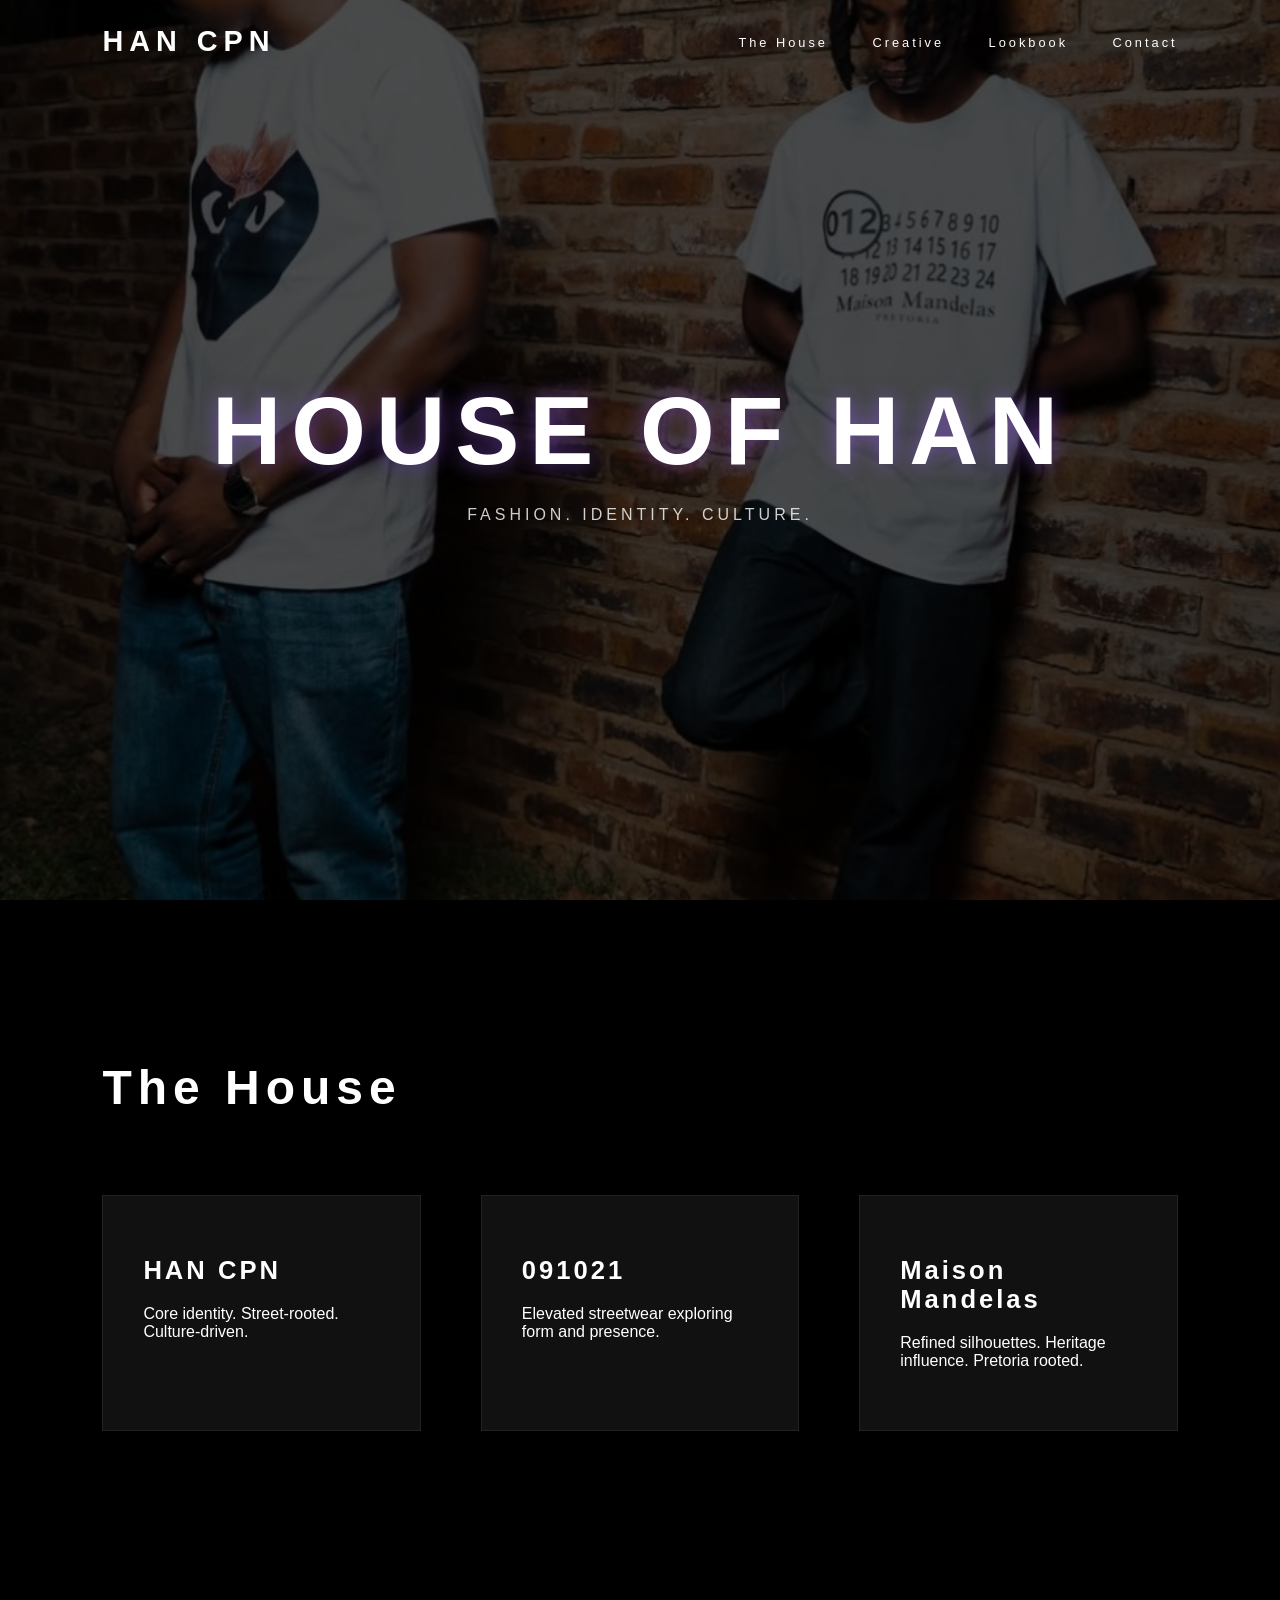
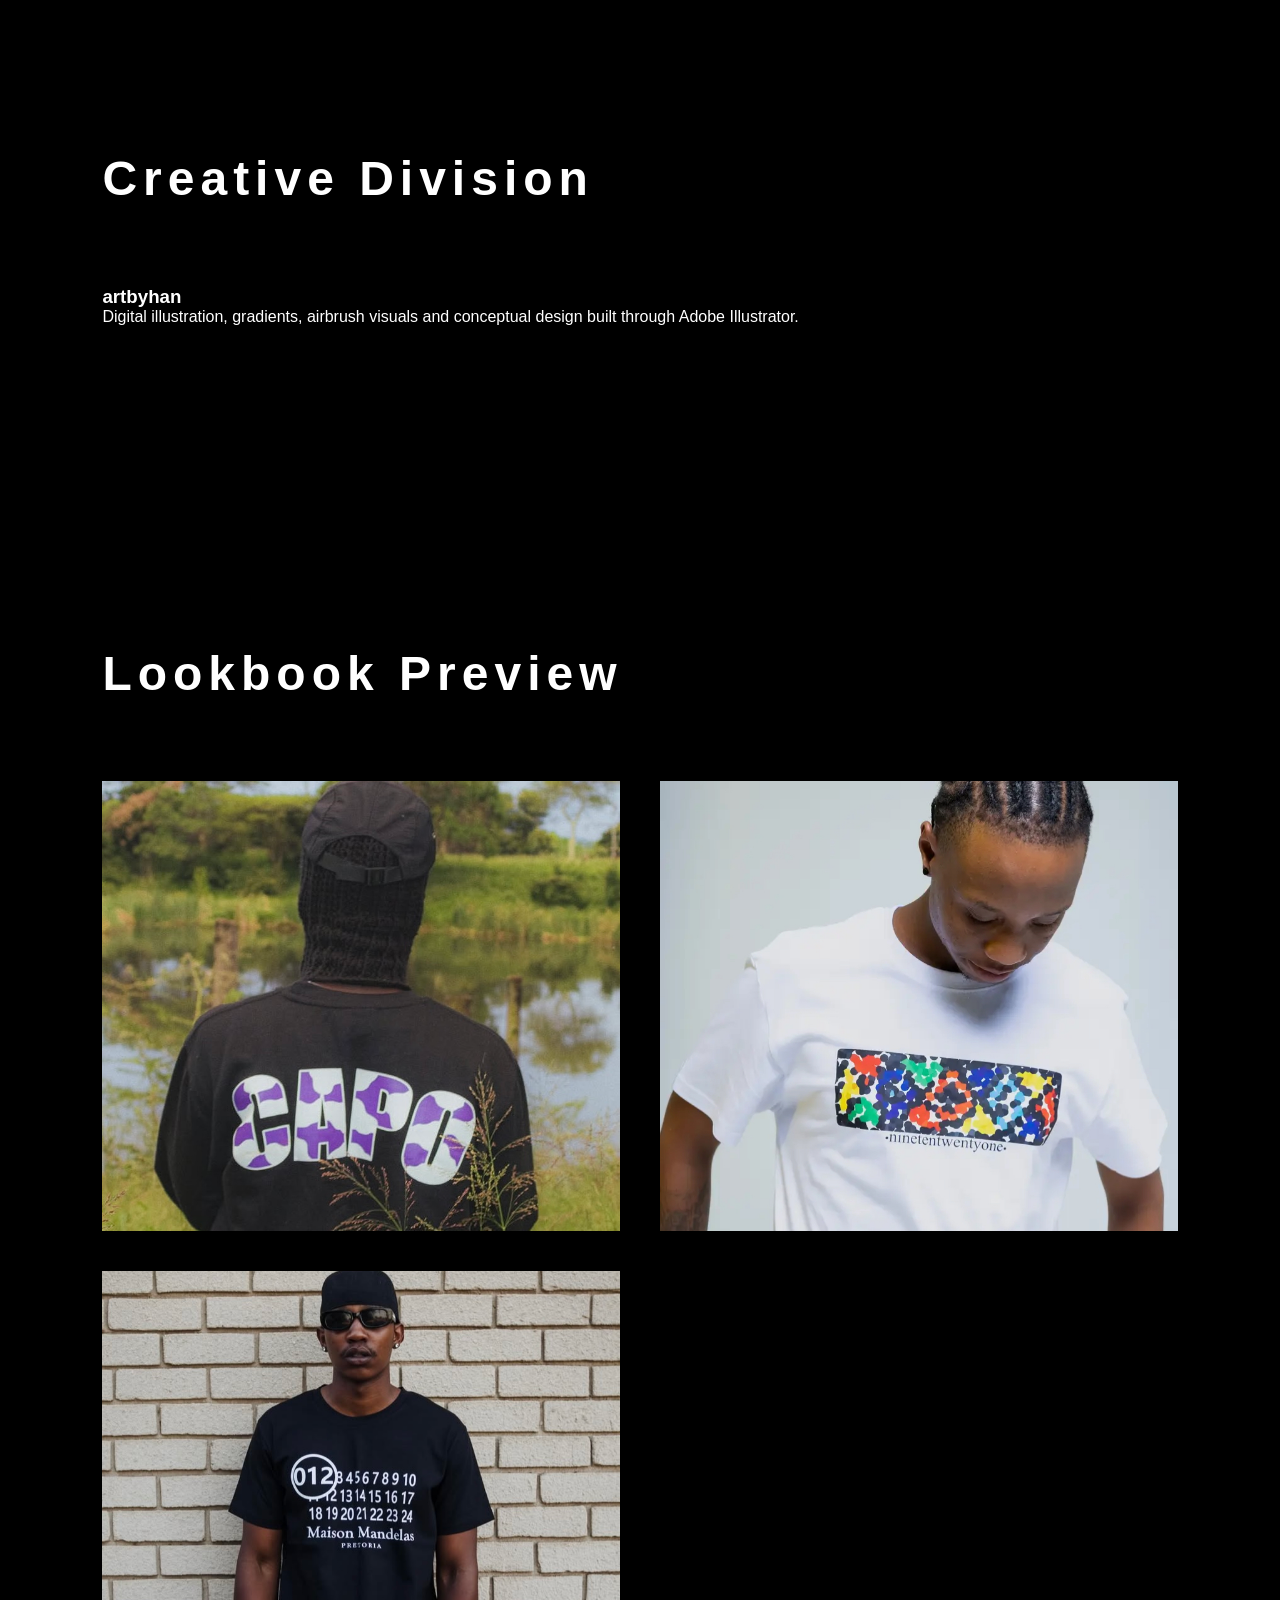
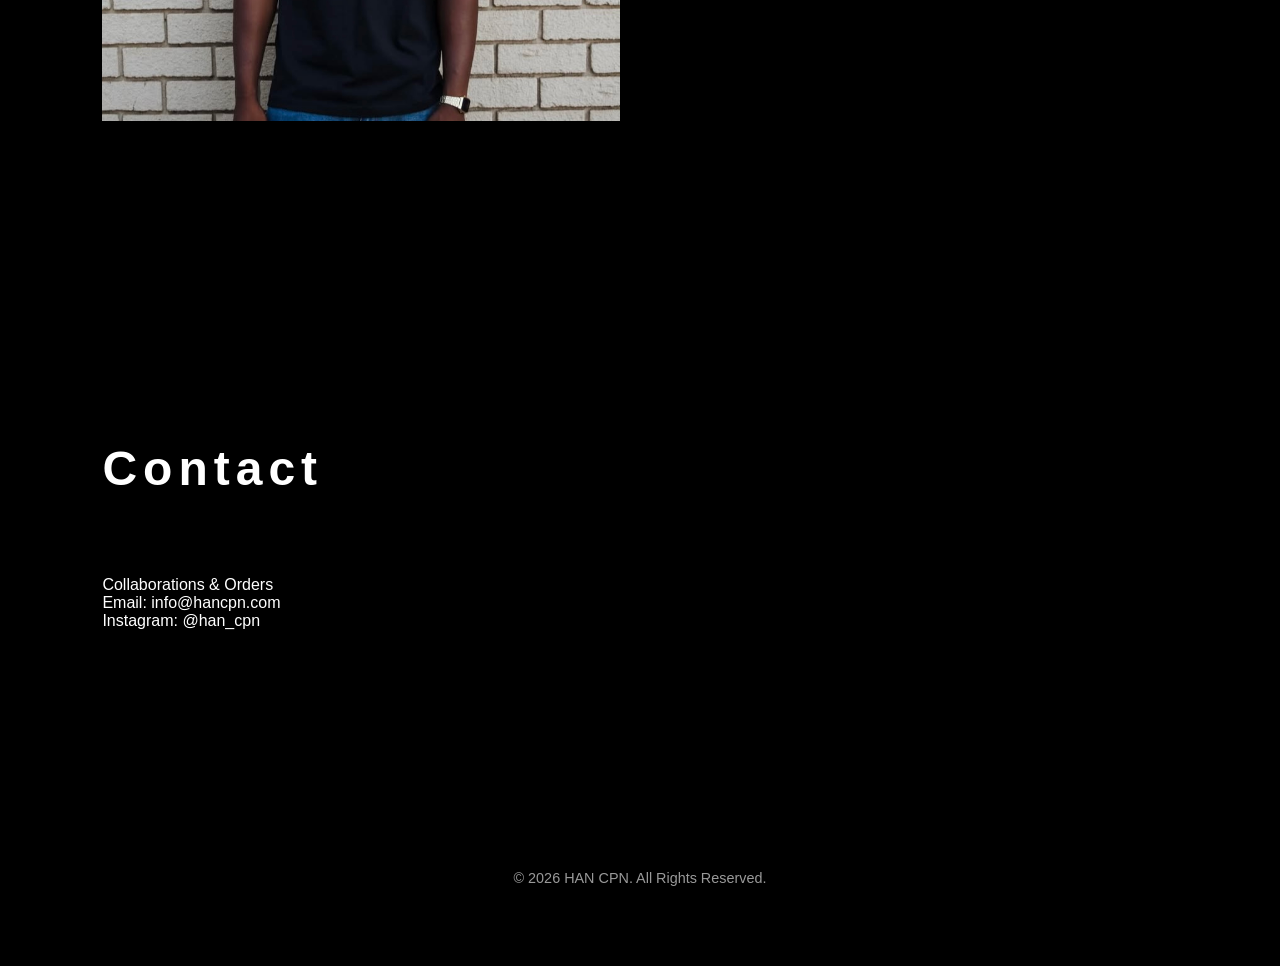
==== index.html @ 3134b834 "Update index.html" ====
<!DOCTYPE html>
<html lang="en">
<head>
    <meta charset="UTF-8">
    <title>HAN CPN | The House</title>
    <meta name="viewport" content="width=device-width, initial-scale=1.0">
<link href="https://fonts.googleapis.com/css2?family=Playfair+Display:wght@500;700&family=Montserrat:wght@300;400;600&display=swap" rel="stylesheet">
    <link rel="stylesheet" href="style.css">
</head>
<body>

<header>
    <div class="logo">HAN CPN</div>

    <nav id="nav-menu">
        <a href="#house">The House</a>
        <a href="#creative">Creative</a>
        <a href="#lookbook">Lookbook</a>
        <a href="#contact">Contact</a>
    </nav>
</header>

<section class="hero">
    <div class="hero-content">
        <h1>HOUSE OF HAN</h1>
        <p>FASHION. IDENTITY. CULTURE.</p>
    </div>
</section>

<section id="house" class="section reveal">
    <h2>The House</h2>

    <div class="brand-grid">

        <div class="brand brand1">
            <h3>HAN CPN</h3>
            <p>Core identity. Street-rooted. Culture-driven.</p>
        </div>

        <div class="brand brand2">
            <h3>091021</h3>
            <p>Elevated streetwear exploring form and presence.</p>
        </div>

        <div class="brand brand3">
            <h3>Maison Mandelas</h3>
            <p>Refined silhouettes. Heritage influence. Pretoria rooted.</p>
        </div>

    </div>
</section>

<section id="creative" class="section reveal creative-section">
    <h2>Creative Division</h2>

    <h3>artbyhan</h3>

    <p>
        Digital illustration, gradients, airbrush visuals and conceptual design built through Adobe Illustrator.
    </p>

</section>

<section id="lookbook" class="section reveal">

    <h2>Lookbook Preview</h2>

    <div class="gallery">

        <div class="img-box">
            <img src="images/look1.jpg" alt="CAPO Collection">
        </div>

        <div class="img-box">
            <img src="images/look13.jpg" alt="091021 Collection">
        </div>

        <div class="img-box">
            <img src="images/look7.jpg" alt="Maison Mandelas">
        </div>

    </div>

</section>

<section id="contact" class="section dark">

    <h2>Contact</h2>

    <p>Collaborations & Orders</p>

    <p>Email: info@hancpn.com</p>

    <p>Instagram: @han_cpn</p>

</section>

<footer>
    <p>© 2026 HAN CPN. All Rights Reserved.</p>
</footer>

<script src="script.js"></script>

</body>
</html>
---- style.css ----
/* ===============================
   RESET
=================================*/
* {
    margin: 0;
    padding: 0;
    box-sizing: border-box;
    font-family: 'Helvetica Neue', Arial, sans-serif;
}

html {
    scroll-behavior: smooth;
}

body {
    background: #000;
    color: #fff;
    overflow-x: hidden;
}

/* ===============================
   HEADER
=================================*/
header {
    position: fixed;
    width: 100%;
    padding: 25px 8%;
    display: flex;
    justify-content: space-between;
    align-items: center;
    transition: 0.4s ease;
    z-index: 1000;
}

header.scrolled {
    background: rgba(0,0,0,0.95);
    backdrop-filter: blur(8px);
}

.logo {
    font-size: 1.8rem;
    font-weight: 900;
    letter-spacing: 6px;
}

nav a {
    color: white;
    text-decoration: none;
    margin-left: 40px;
    font-size: 0.8rem;
    letter-spacing: 3px;
    transition: 0.3s;
}

nav a:hover {
    color: #9b5cff;
}

/* ===============================
   HERO (CINEMATIC)
=================================*/
.hero {
    height: 100vh;
    background: url("images/hero.jpg") center/cover no-repeat;
    position: relative;
    display: flex;
    justify-content: center;
    align-items: center;
    text-align: center;
}

.hero::after {
    content: "";
    position: absolute;
    inset: 0;
    background: rgba(0,0,0,0.7);
}

.hero-content {
    position: relative;
    z-index: 2;
    animation: fadeUp 1.5s ease forwards;
    opacity: 0;
}

.hero h1 {
    font-size: 6rem;
    letter-spacing: 10px;
    font-weight: 900;
    text-shadow: 0 0 20px rgba(155, 92, 255, 0.5);
}

.hero p {
    margin-top: 20px;
    letter-spacing: 4px;
    opacity: 0.8;
}

/* ===============================
   SECTIONS
=================================*/
.section {
    padding: 160px 8%;
}

.section h2 {
    font-size: 3rem;
    letter-spacing: 6px;
    margin-bottom: 80px;
}

/* ===============================
   BRAND GRID
=================================*/
.brand-grid {
    display: grid;
    grid-template-columns: repeat(auto-fit, minmax(300px, 1fr));
    gap: 60px;
}

.brand {
    border: 1px solid #222;
    padding: 60px 40px;
    transition: 0.5s ease;
    background: #111;
}

.brand:hover {
    transform: translateY(-15px);
    box-shadow: 0 0 30px rgba(155, 92, 255, 0.3);
}

.brand h3 {
    font-size: 1.6rem;
    margin-bottom: 20px;
    letter-spacing: 3px;
}

/* ===============================
   GALLERY
=================================*/
.gallery {
    display: grid;
    grid-template-columns: repeat(auto-fit, minmax(350px, 1fr));
    gap: 40px;
}

.img-box {
    height: 450px;
    overflow: hidden;
    position: relative;
}

.img-box img {
    width: 100%;
    height: 100%;
    object-fit: cover;
    transition: 0.7s ease;
}

.img-box:hover img {
    transform: scale(1.15);
}

/* ===============================
   FOOTER
=================================*/
footer {
    padding: 80px 8%;
    text-align: center;
    background: #000;
    font-size: 0.9rem;
    opacity: 0.6;
}

/* ===============================
   ANIMATIONS
=================================*/
@keyframes fadeUp {
    from {
        transform: translateY(40px);
        opacity: 0;
    }
    to {
        transform: translateY(0);
        opacity: 1;
    }
}
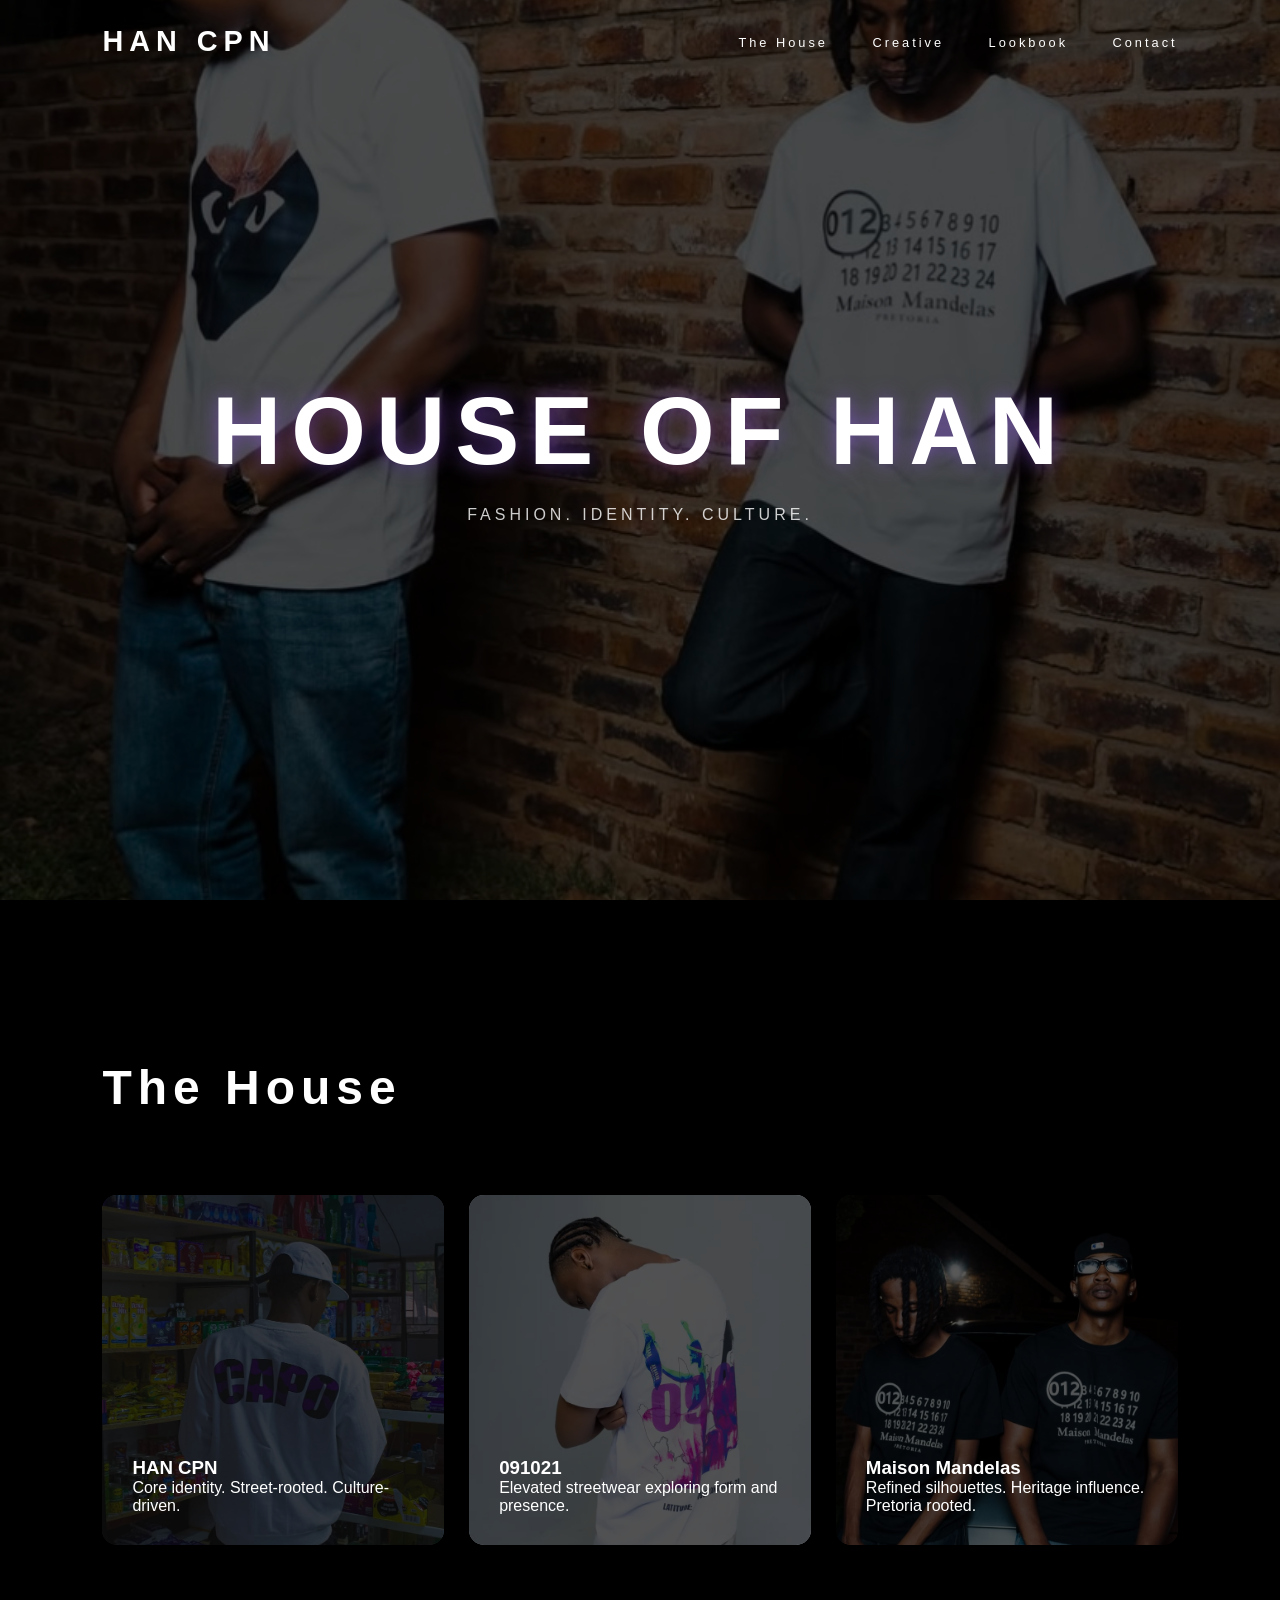
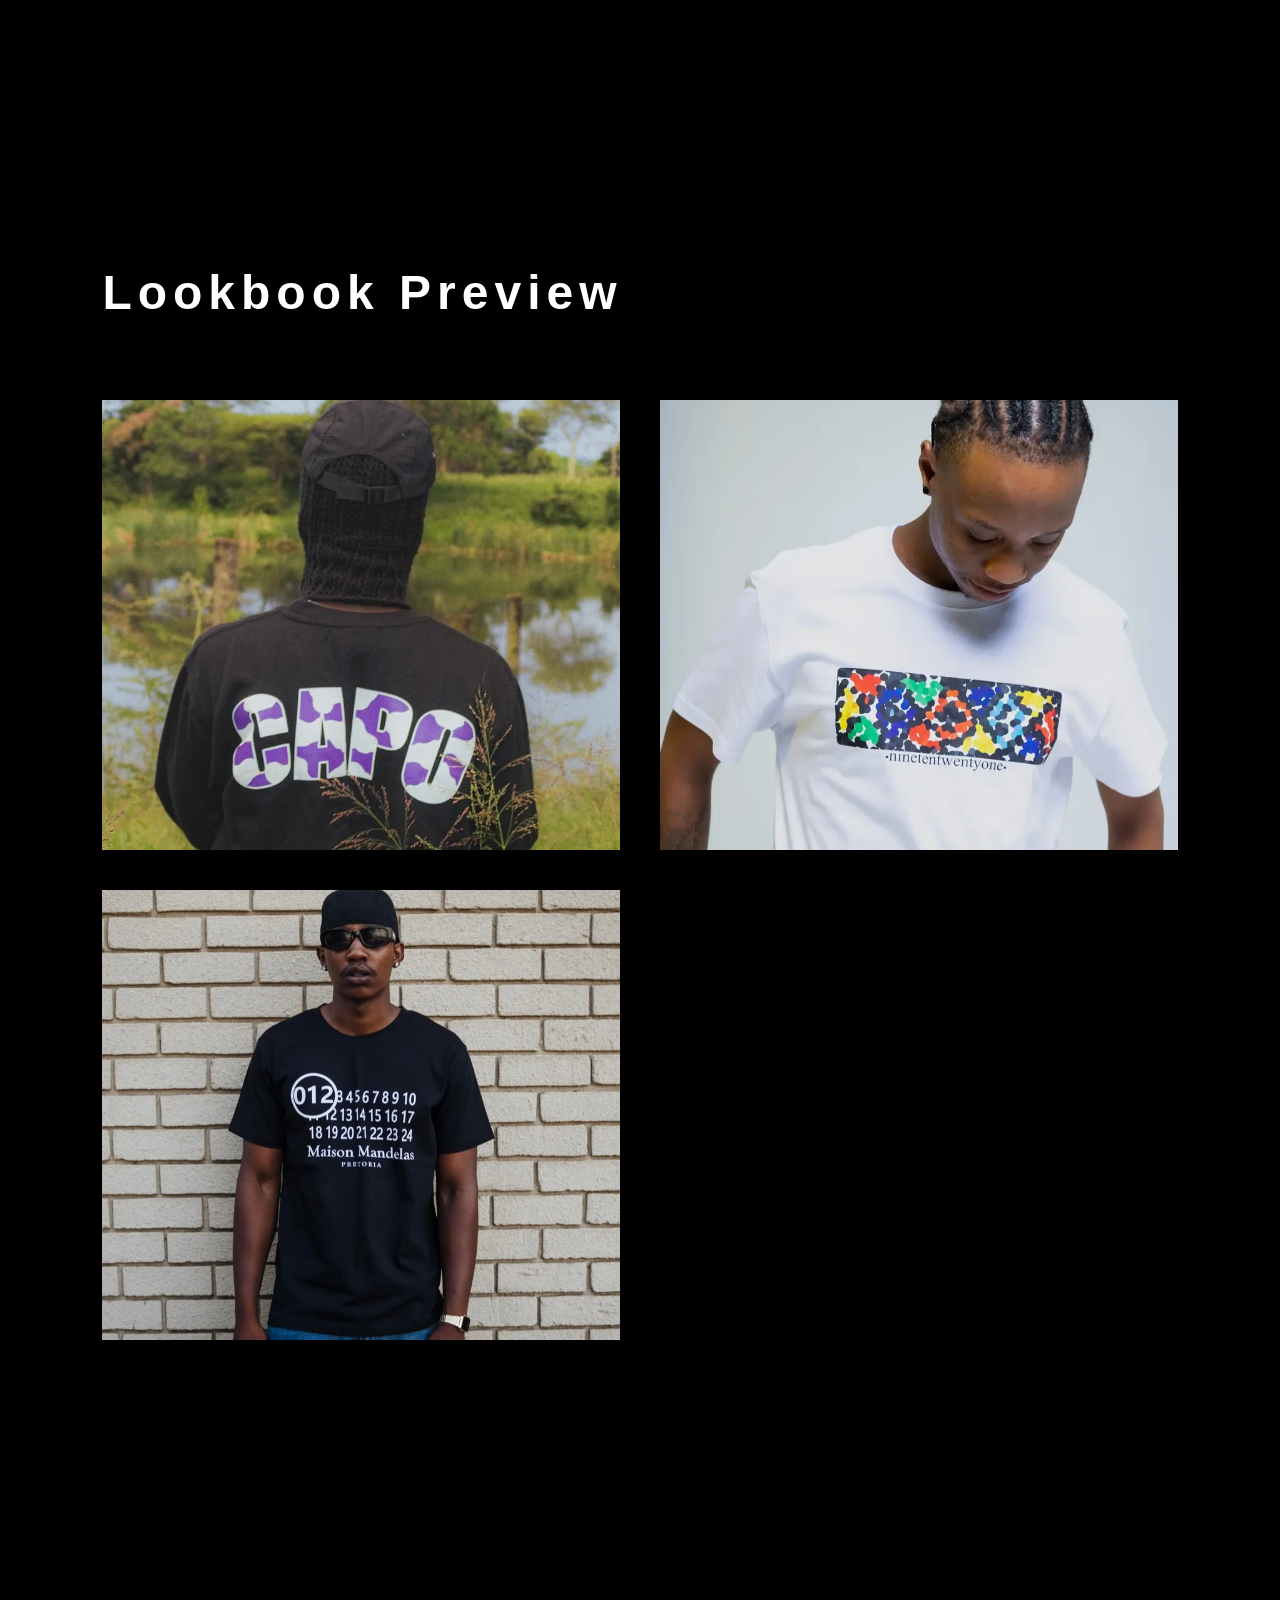
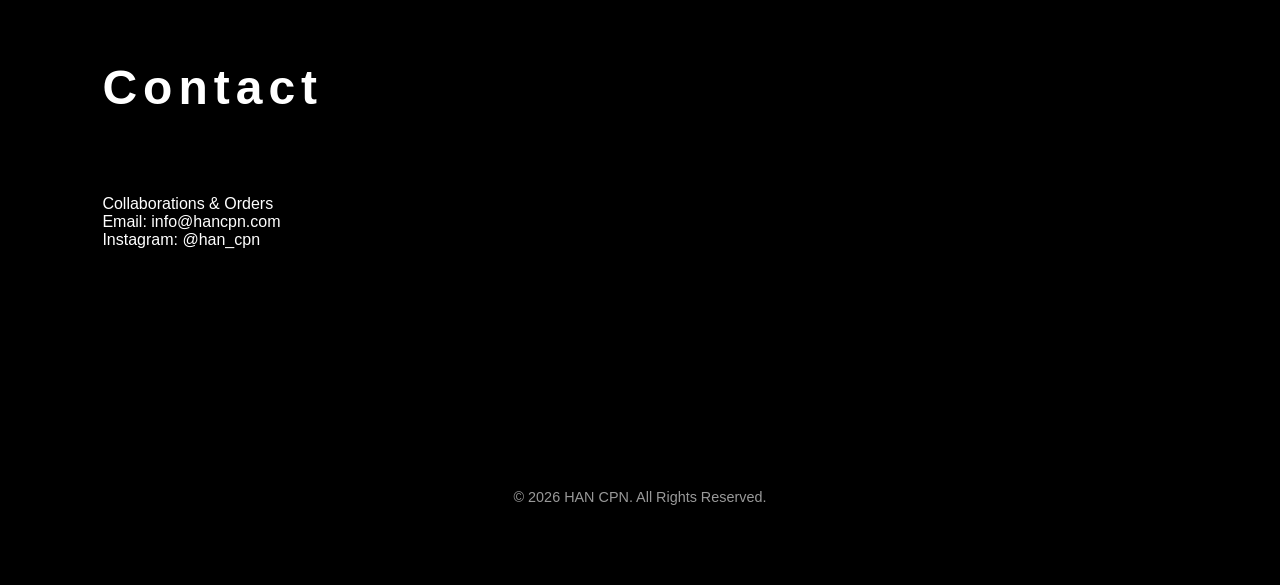
==== commit fb01f109: "Update index.html" ====
--- a/index.html
+++ b/index.html
@@ -50,14 +50,7 @@
     </div>
 </section>
 
-<section id="creative" class="section reveal creative-section">
-    <h2>Creative Division</h2>
-
-    <h3>artbyhan</h3>
-
-    <p>
-        Digital illustration, gradients, airbrush visuals and conceptual design built through Adobe Illustrator.
-    </p>
+<section id="creative" class="section reveal creative
 
 </section>
 
--- a/style.css
+++ b/style.css
@@ -7,17 +7,14 @@
     box-sizing: border-box;
     font-family: 'Helvetica Neue', Arial, sans-serif;
 }
-
 html {
     scroll-behavior: smooth;
 }
-
 body {
     background: #000;
     color: #fff;
     overflow-x: hidden;
 }
-
 /* ===============================
    HEADER
 =================================*/
@@ -31,18 +28,15 @@
     transition: 0.4s ease;
     z-index: 1000;
 }
-
 header.scrolled {
     background: rgba(0,0,0,0.95);
     backdrop-filter: blur(8px);
 }
-
 .logo {
     font-size: 1.8rem;
     font-weight: 900;
     letter-spacing: 6px;
 }
-
 nav a {
     color: white;
     text-decoration: none;
@@ -51,11 +45,9 @@
     letter-spacing: 3px;
     transition: 0.3s;
 }
-
 nav a:hover {
     color: #9b5cff;
 }
-
 /* ===============================
    HERO (CINEMATIC)
 =================================*/
@@ -68,74 +60,92 @@
     align-items: center;
     text-align: center;
 }
-
 .hero::after {
     content: "";
     position: absolute;
     inset: 0;
     background: rgba(0,0,0,0.7);
 }
-
 .hero-content {
     position: relative;
     z-index: 2;
     animation: fadeUp 1.5s ease forwards;
     opacity: 0;
 }
-
 .hero h1 {
     font-size: 6rem;
     letter-spacing: 10px;
     font-weight: 900;
     text-shadow: 0 0 20px rgba(155, 92, 255, 0.5);
 }
-
 .hero p {
     margin-top: 20px;
     letter-spacing: 4px;
     opacity: 0.8;
 }
-
 /* ===============================
    SECTIONS
 =================================*/
 .section {
     padding: 160px 8%;
 }
-
 .section h2 {
     font-size: 3rem;
     letter-spacing: 6px;
     margin-bottom: 80px;
 }
-
 /* ===============================
    BRAND GRID
 =================================*/
 .brand-grid {
     display: grid;
-    grid-template-columns: repeat(auto-fit, minmax(300px, 1fr));
-    gap: 60px;
+    grid-template-columns: repeat(auto-fit, minmax(280px, 1fr));
+    gap: 25px;
+    margin-top: 40px;
 }
-
 .brand {
-    border: 1px solid #222;
-    padding: 60px 40px;
-    transition: 0.5s ease;
-    background: #111;
+    position: relative;
+    height: 350px;
+    padding: 30px;
+    display: flex;
+    flex-direction: column;
+    justify-content: flex-end;
+    color: white;
+    border-radius: 15px;
+    overflow: hidden;
+    transition: transform 0.4s ease;
+    background-size: cover;
+    background-position: center;
+    background-repeat: no-repeat;
 }
-
+/* Background overlay */
+.brand::before {
+    content: "";
+    position: absolute;
+    inset: 0;
+    background: rgba(0, 0, 0, 0.65);
+    z-index: 1;
+}
+/* Text above overlay */
+.brand h3,
+.brand p {
+    position: relative;
+    z-index: 2;
+}
+/* Hover effect */
 .brand:hover {
-    transform: translateY(-15px);
-    box-shadow: 0 0 30px rgba(155, 92, 255, 0.3);
+    transform: scale(1.05);
 }
-
-.brand h3 {
-    font-size: 1.6rem;
-    margin-bottom: 20px;
-    letter-spacing: 3px;
+/* Background Images */
+.brand1 {
+    background-image: url("images/han.jpg");
 }
-
+.brand2 {
+    background-image: url("images/091021.jpg");
+}
+.brand3 {
+    background-image: url("images/mandelas.jpg");
+}
 /* ===============================
    GALLERY
 =================================*/
@@ -144,24 +154,20 @@
     grid-template-columns: repeat(auto-fit, minmax(350px, 1fr));
     gap: 40px;
 }
-
 .img-box {
     height: 450px;
     overflow: hidden;
     position: relative;
 }
-
 .img-box img {
     width: 100%;
     height: 100%;
     object-fit: cover;
     transition: 0.7s ease;
 }
-
 .img-box:hover img {
     transform: scale(1.15);
 }
-
 /* ===============================
    FOOTER
 =================================*/
@@ -172,7 +178,6 @@
     font-size: 0.9rem;
     opacity: 0.6;
 }
-
 /* ===============================
    ANIMATIONS
 =================================*/
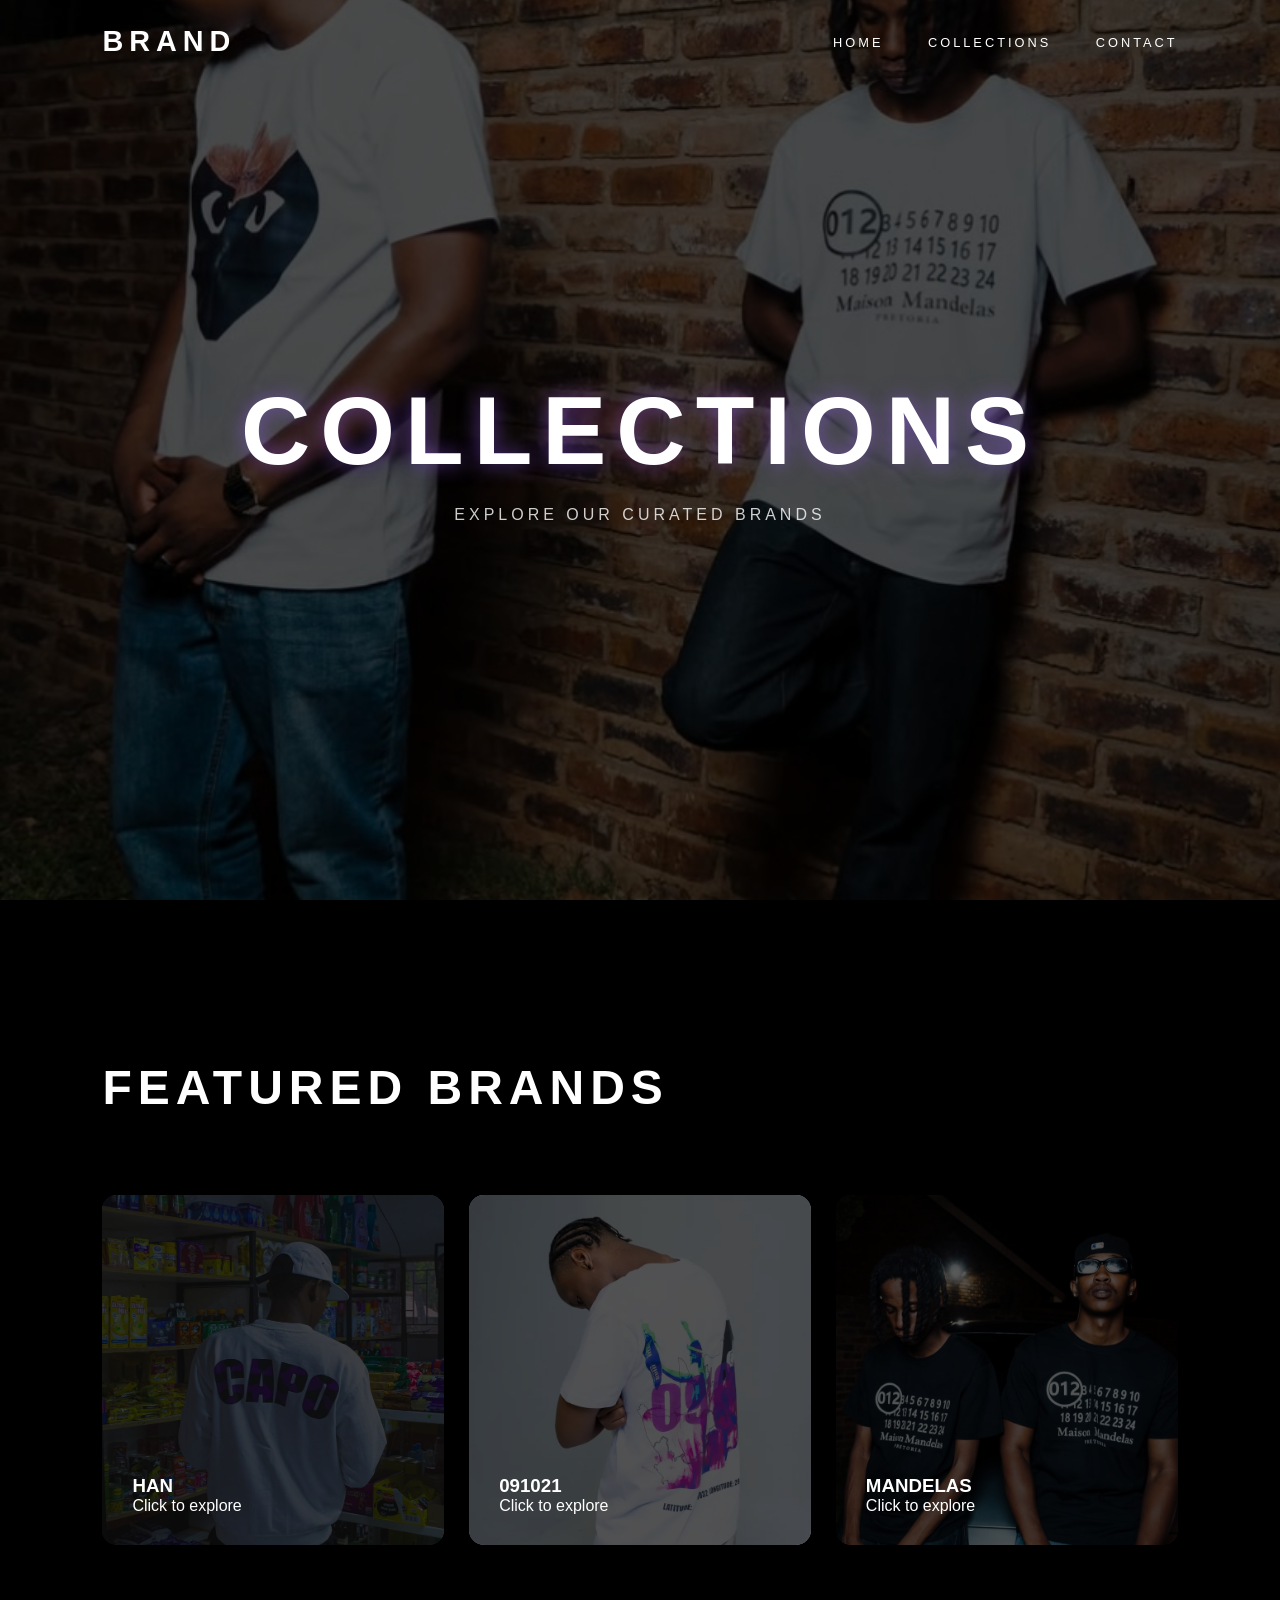
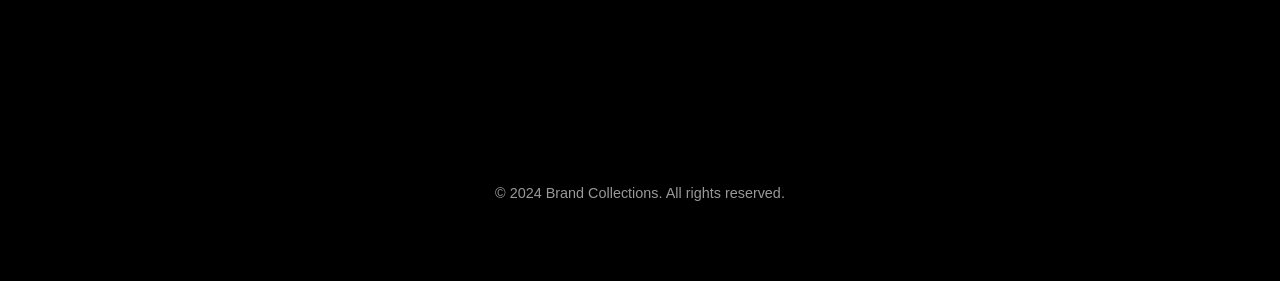
==== commit 6fbb8262: "Update index.html" ====
--- a/index.html
+++ b/index.html
@@ -2,97 +2,480 @@
 <html lang="en">
 <head>
     <meta charset="UTF-8">
-    <title>HAN CPN | The House</title>
     <meta name="viewport" content="width=device-width, initial-scale=1.0">
-<link href="https://fonts.googleapis.com/css2?family=Playfair+Display:wght@500;700&family=Montserrat:wght@300;400;600&display=swap" rel="stylesheet">
-    <link rel="stylesheet" href="style.css">
+    <title>Brand Collections</title>
+    <style>
+        /* ===============================
+           RESET
+        =================================*/
+        * {
+            margin: 0;
+            padding: 0;
+            box-sizing: border-box;
+            font-family: 'Helvetica Neue', Arial, sans-serif;
+        }
+        html {
+            scroll-behavior: smooth;
+        }
+        body {
+            background: #000;
+            color: #fff;
+            overflow-x: hidden;
+        }
+
+        /* ===============================
+           HEADER
+        =================================*/
+        header {
+            position: fixed;
+            width: 100%;
+            padding: 25px 8%;
+            display: flex;
+            justify-content: space-between;
+            align-items: center;
+            transition: 0.4s ease;
+            z-index: 1000;
+        }
+        header.scrolled {
+            background: rgba(0,0,0,0.95);
+            backdrop-filter: blur(8px);
+        }
+        .logo {
+            font-size: 1.8rem;
+            font-weight: 900;
+            letter-spacing: 6px;
+            cursor: pointer;
+        }
+        .logo:hover {
+            color: #9b5cff;
+        }
+        nav a {
+            color: white;
+            text-decoration: none;
+            margin-left: 40px;
+            font-size: 0.8rem;
+            letter-spacing: 3px;
+            transition: 0.3s;
+            cursor: pointer;
+        }
+        nav a:hover {
+            color: #9b5cff;
+        }
+
+        /* ===============================
+           HERO (CINEMATIC)
+        =================================*/
+        .hero {
+            height: 100vh;
+            background: url("images/hero.jpg") center/cover no-repeat;
+            position: relative;
+            display: flex;
+            justify-content: center;
+            align-items: center;
+            text-align: center;
+        }
+        .hero::after {
+            content: "";
+            position: absolute;
+            inset: 0;
+            background: rgba(0,0,0,0.7);
+        }
+        .hero-content {
+            position: relative;
+            z-index: 2;
+            animation: fadeUp 1.5s ease forwards;
+            opacity: 0;
+        }
+        .hero h1 {
+            font-size: 6rem;
+            letter-spacing: 10px;
+            font-weight: 900;
+            text-shadow: 0 0 20px rgba(155, 92, 255, 0.5);
+        }
+        .hero p {
+            margin-top: 20px;
+            letter-spacing: 4px;
+            opacity: 0.8;
+        }
+
+        /* ===============================
+           SECTIONS
+        =================================*/
+        .section {
+            padding: 160px 8%;
+        }
+        .section h2 {
+            font-size: 3rem;
+            letter-spacing: 6px;
+            margin-bottom: 80px;
+        }
+
+        /* ===============================
+           BRAND GRID
+        =================================*/
+        .brand-grid {
+            display: grid;
+            grid-template-columns: repeat(auto-fit, minmax(280px, 1fr));
+            gap: 25px;
+            margin-top: 40px;
+        }
+        .brand {
+            position: relative;
+            height: 350px;
+            padding: 30px;
+            display: flex;
+            flex-direction: column;
+            justify-content: flex-end;
+            color: white;
+            border-radius: 15px;
+            overflow: hidden;
+            transition: transform 0.4s ease, box-shadow 0.4s ease;
+            background-size: cover;
+            background-position: center;
+            background-repeat: no-repeat;
+            cursor: pointer;
+        }
+        /* Background overlay */
+        .brand::before {
+            content: "";
+            position: absolute;
+            inset: 0;
+            background: rgba(0, 0, 0, 0.65);
+            z-index: 1;
+            transition: background 0.4s ease;
+        }
+        /* Text above overlay */
+        .brand h3,
+        .brand p {
+            position: relative;
+            z-index: 2;
+        }
+        /* Hover effect */
+        .brand:hover {
+            transform: scale(1.05);
+            box-shadow: 0 10px 40px rgba(155, 92, 255, 0.3);
+        }
+        .brand:hover::before {
+            background: rgba(0, 0, 0, 0.45);
+        }
+        /* Background Images */
+        .brand1 {
+            background-image: url("images/han.jpg");
+        }
+        .brand2 {
+            background-image: url("images/091021.jpg");
+        }
+        .brand3 {
+            background-image: url("images/mandelas.jpg");
+        }
+
+        /* ===============================
+           GALLERY
+        =================================*/
+        .gallery {
+            display: grid;
+            grid-template-columns: repeat(auto-fit, minmax(350px, 1fr));
+            gap: 40px;
+        }
+        .img-box {
+            height: 450px;
+            overflow: hidden;
+            position: relative;
+        }
+        .img-box img {
+            width: 100%;
+            height: 100%;
+            object-fit: cover;
+            transition: 0.7s ease;
+        }
+        .img-box:hover img {
+            transform: scale(1.15);
+        }
+
+        /* ===============================
+           COLLECTION PAGE
+        =================================*/
+        .collection-page {
+            display: none;
+        }
+        .collection-page.active {
+            display: block;
+        }
+        .collection-header {
+            height: 60vh;
+            background-size: cover;
+            background-position: center;
+            position: relative;
+            display: flex;
+            align-items: flex-end;
+            padding: 60px 8%;
+            margin-bottom: 80px;
+        }
+        .collection-header::before {
+            content: "";
+            position: absolute;
+            inset: 0;
+            background: rgba(0, 0, 0, 0.5);
+            z-index: 1;
+        }
+        .collection-header h1 {
+            position: relative;
+            z-index: 2;
+            font-size: 4rem;
+            letter-spacing: 8px;
+            margin-bottom: 20px;
+        }
+        .collection-grid {
+            padding: 0 8%;
+            display: grid;
+            grid-template-columns: repeat(auto-fit, minmax(300px, 1fr));
+            gap: 30px;
+            margin-bottom: 160px;
+        }
+        .collection-item {
+            aspect-ratio: 3/4;
+            overflow: hidden;
+            border-radius: 10px;
+        }
+        .collection-item img {
+            width: 100%;
+            height: 100%;
+            object-fit: cover;
+            transition: transform 0.5s ease;
+        }
+        .collection-item:hover img {
+            transform: scale(1.1);
+        }
+        .back-button {
+            padding: 80px 8% 40px;
+            z-index: 10;
+        }
+        .back-button a {
+            display: inline-block;
+            padding: 12px 30px;
+            border: 2px solid #9b5cff;
+            color: #9b5cff;
+            text-decoration: none;
+            letter-spacing: 3px;
+            transition: 0.3s ease;
+            cursor: pointer;
+            font-size: 0.9rem;
+        }
+        .back-button a:hover {
+            background: #9b5cff;
+            color: #000;
+        }
+
+        /* ===============================
+           FOOTER
+        =================================*/
+        footer {
+            padding: 80px 8%;
+            text-align: center;
+            background: #000;
+            font-size: 0.9rem;
+            opacity: 0.6;
+        }
+
+        /* ===============================
+           ANIMATIONS
+        =================================*/
+        @keyframes fadeUp {
+            from {
+                transform: translateY(40px);
+                opacity: 0;
+            }
+            to {
+                transform: translateY(0);
+                opacity: 1;
+            }
+        }
+    </style>
 </head>
 <body>
-
-<header>
-    <div class="logo">HAN CPN</div>
-
-    <nav id="nav-menu">
-        <a href="#house">The House</a>
-        <a href="#creative">Creative</a>
-        <a href="#lookbook">Lookbook</a>
-        <a href="#contact">Contact</a>
-    </nav>
-</header>
-
-<section class="hero">
-    <div class="hero-content">
-        <h1>HOUSE OF HAN</h1>
-        <p>FASHION. IDENTITY. CULTURE.</p>
+    <!-- HEADER -->
+    <header id="header">
+        <div class="logo" onclick="goHome()">BRAND</div>
+        <nav>
+            <a onclick="goHome()">HOME</a>
+            <a onclick="goHome()">COLLECTIONS</a>
+            <a href="#footer">CONTACT</a>
+        </nav>
+    </header>
+
+    <!-- HOME PAGE -->
+    <div id="home-page" class="home-page active">
+        <!-- HERO -->
+        <section class="hero">
+            <div class="hero-content">
+                <h1>COLLECTIONS</h1>
+                <p>EXPLORE OUR CURATED BRANDS</p>
+            </div>
+        </section>
+
+        <!-- BRANDS SECTION -->
+        <section class="section">
+            <h2>FEATURED BRANDS</h2>
+            <div class="brand-grid">
+                <div class="brand brand1" onclick="openCollection('han')">
+                    <h3>HAN</h3>
+                    <p>Click to explore</p>
+                </div>
+                <div class="brand brand2" onclick="openCollection('091021')">
+                    <h3>091021</h3>
+                    <p>Click to explore</p>
+                </div>
+                <div class="brand brand3" onclick="openCollection('mandelas')">
+                    <h3>MANDELAS</h3>
+                    <p>Click to explore</p>
+                </div>
+            </div>
+        </section>
+
+        <!-- FOOTER -->
+        <footer id="footer">
+            <p>&copy; 2024 Brand Collections. All rights reserved.</p>
+        </footer>
     </div>
-</section>
-
-<section id="house" class="section reveal">
-    <h2>The House</h2>
-
-    <div class="brand-grid">
-
-        <div class="brand brand1">
-            <h3>HAN CPN</h3>
-            <p>Core identity. Street-rooted. Culture-driven.</p>
-        </div>
-
-        <div class="brand brand2">
-            <h3>091021</h3>
-            <p>Elevated streetwear exploring form and presence.</p>
-        </div>
-
-        <div class="brand brand3">
-            <h3>Maison Mandelas</h3>
-            <p>Refined silhouettes. Heritage influence. Pretoria rooted.</p>
-        </div>
-
+
+    <!-- COLLECTION PAGES -->
+    
+    <!-- HAN COLLECTION -->
+    <div id="han-collection" class="collection-page">
+        <div class="back-button">
+            <a onclick="goHome()">← BACK TO HOME</a>
+        </div>
+        <div class="collection-header" style="background-image: url('images/han.jpg')">
+            <h1>HAN COLLECTION</h1>
+        </div>
+        <div class="collection-grid">
+            <div class="collection-item">
+                <img src="images/han.jpg" alt="HAN 1">
+            </div>
+            <div class="collection-item">
+                <img src="images/han.jpg" alt="HAN 2">
+            </div>
+            <div class="collection-item">
+                <img src="images/han.jpg" alt="HAN 3">
+            </div>
+            <div class="collection-item">
+                <img src="images/han.jpg" alt="HAN 4">
+            </div>
+            <div class="collection-item">
+                <img src="images/han.jpg" alt="HAN 5">
+            </div>
+            <div class="collection-item">
+                <img src="images/han.jpg" alt="HAN 6">
+            </div>
+        </div>
+        <footer id="footer">
+            <p>&copy; 2024 Brand Collections. All rights reserved.</p>
+        </footer>
     </div>
-</section>
-
-<section id="creative" class="section reveal creative
-
-</section>
-
-<section id="lookbook" class="section reveal">
-
-    <h2>Lookbook Preview</h2>
-
-    <div class="gallery">
-
-        <div class="img-box">
-            <img src="images/look1.jpg" alt="CAPO Collection">
-        </div>
-
-        <div class="img-box">
-            <img src="images/look13.jpg" alt="091021 Collection">
-        </div>
-
-        <div class="img-box">
-            <img src="images/look7.jpg" alt="Maison Mandelas">
-        </div>
-
+
+    <!-- 091021 COLLECTION -->
+    <div id="091021-collection" class="collection-page">
+        <div class="back-button">
+            <a onclick="goHome()">← BACK TO HOME</a>
+        </div>
+        <div class="collection-header" style="background-image: url('images/091021.jpg')">
+            <h1>091021 COLLECTION</h1>
+        </div>
+        <div class="collection-grid">
+            <div class="collection-item">
+                <img src="images/091021.jpg" alt="091021 1">
+            </div>
+            <div class="collection-item">
+                <img src="images/091021.jpg" alt="091021 2">
+            </div>
+            <div class="collection-item">
+                <img src="images/091021.jpg" alt="091021 3">
+            </div>
+            <div class="collection-item">
+                <img src="images/091021.jpg" alt="091021 4">
+            </div>
+            <div class="collection-item">
+                <img src="images/091021.jpg" alt="091021 5">
+            </div>
+            <div class="collection-item">
+                <img src="images/091021.jpg" alt="091021 6">
+            </div>
+        </div>
+        <footer id="footer">
+            <p>&copy; 2024 Brand Collections. All rights reserved.</p>
+        </footer>
     </div>
 
-</section>
-
-<section id="contact" class="section dark">
-
-    <h2>Contact</h2>
-
-    <p>Collaborations & Orders</p>
-
-    <p>Email: info@hancpn.com</p>
-
-    <p>Instagram: @han_cpn</p>
-
-</section>
-
-<footer>
-    <p>© 2026 HAN CPN. All Rights Reserved.</p>
-</footer>
-
-<script src="script.js"></script>
-
+    <!-- MANDELAS COLLECTION -->
+    <div id="mandelas-collection" class="collection-page">
+        <div class="back-button">
+            <a onclick="goHome()">← BACK TO HOME</a>
+        </div>
+        <div class="collection-header" style="background-image: url('images/mandelas.jpg')">
+            <h1>MANDELAS COLLECTION</h1>
+        </div>
+        <div class="collection-grid">
+            <div class="collection-item">
+                <img src="images/mandelas.jpg" alt="MANDELAS 1">
+            </div>
+            <div class="collection-item">
+                <img src="images/mandelas.jpg" alt="MANDELAS 2">
+            </div>
+            <div class="collection-item">
+                <img src="images/mandelas.jpg" alt="MANDELAS 3">
+            </div>
+            <div class="collection-item">
+                <img src="images/mandelas.jpg" alt="MANDELAS 4">
+            </div>
+            <div class="collection-item">
+                <img src="images/mandelas.jpg" alt="MANDELAS 5">
+            </div>
+            <div class="collection-item">
+                <img src="images/mandelas.jpg" alt="MANDELAS 6">
+            </div>
+        </div>
+        <footer id="footer">
+            <p>&copy; 2024 Brand Collections. All rights reserved.</p>
+        </footer>
+    </div>
+
+    <script>
+        // Header scroll effect
+        window.addEventListener('scroll', function() {
+            const header = document.getElementById('header');
+            if (window.scrollY > 50) {
+                header.classList.add('scrolled');
+            } else {
+                header.classList.remove('scrolled');
+            }
+        });
+
+        function openCollection(collectionName) {
+            // Hide all pages
+            document.querySelectorAll('.home-page, .collection-page').forEach(page => {
+                page.classList.remove('active');
+            });
+            
+            // Show the selected collection
+            const collectionId = collectionName + '-collection';
+            document.getElementById(collectionId).classList.add('active');
+            
+            // Scroll to top
+            window.scrollTo(0, 0);
+        }
+
+        function goHome() {
+            // Hide all pages
+            document.querySelectorAll('.home-page, .collection-page').forEach(page => {
+                page.classList.remove('active');
+            });
+            
+            // Show home page
+            document.querySelector('.home-page').classList.add('active');
+            
+            // Scroll to top
+            window.scrollTo(0, 0);
+        }
+    </script>
 </body>
 </html>
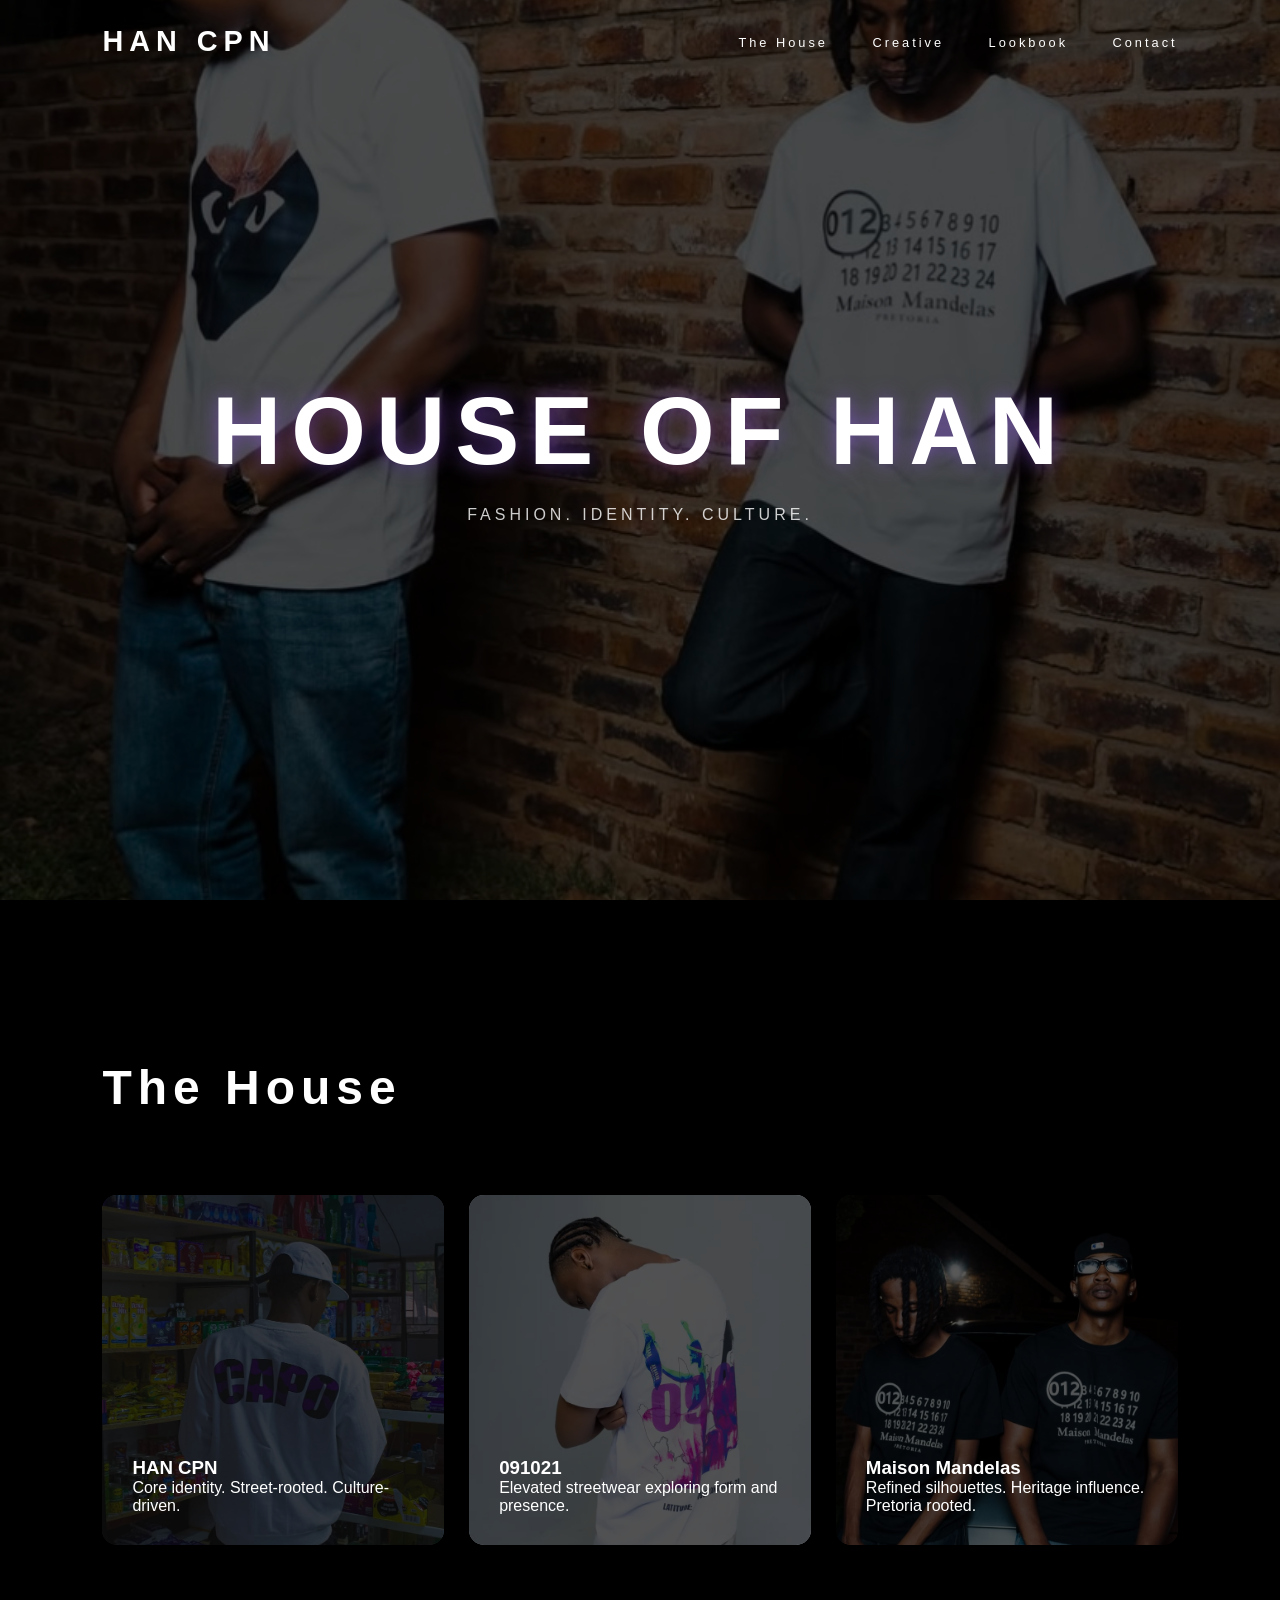
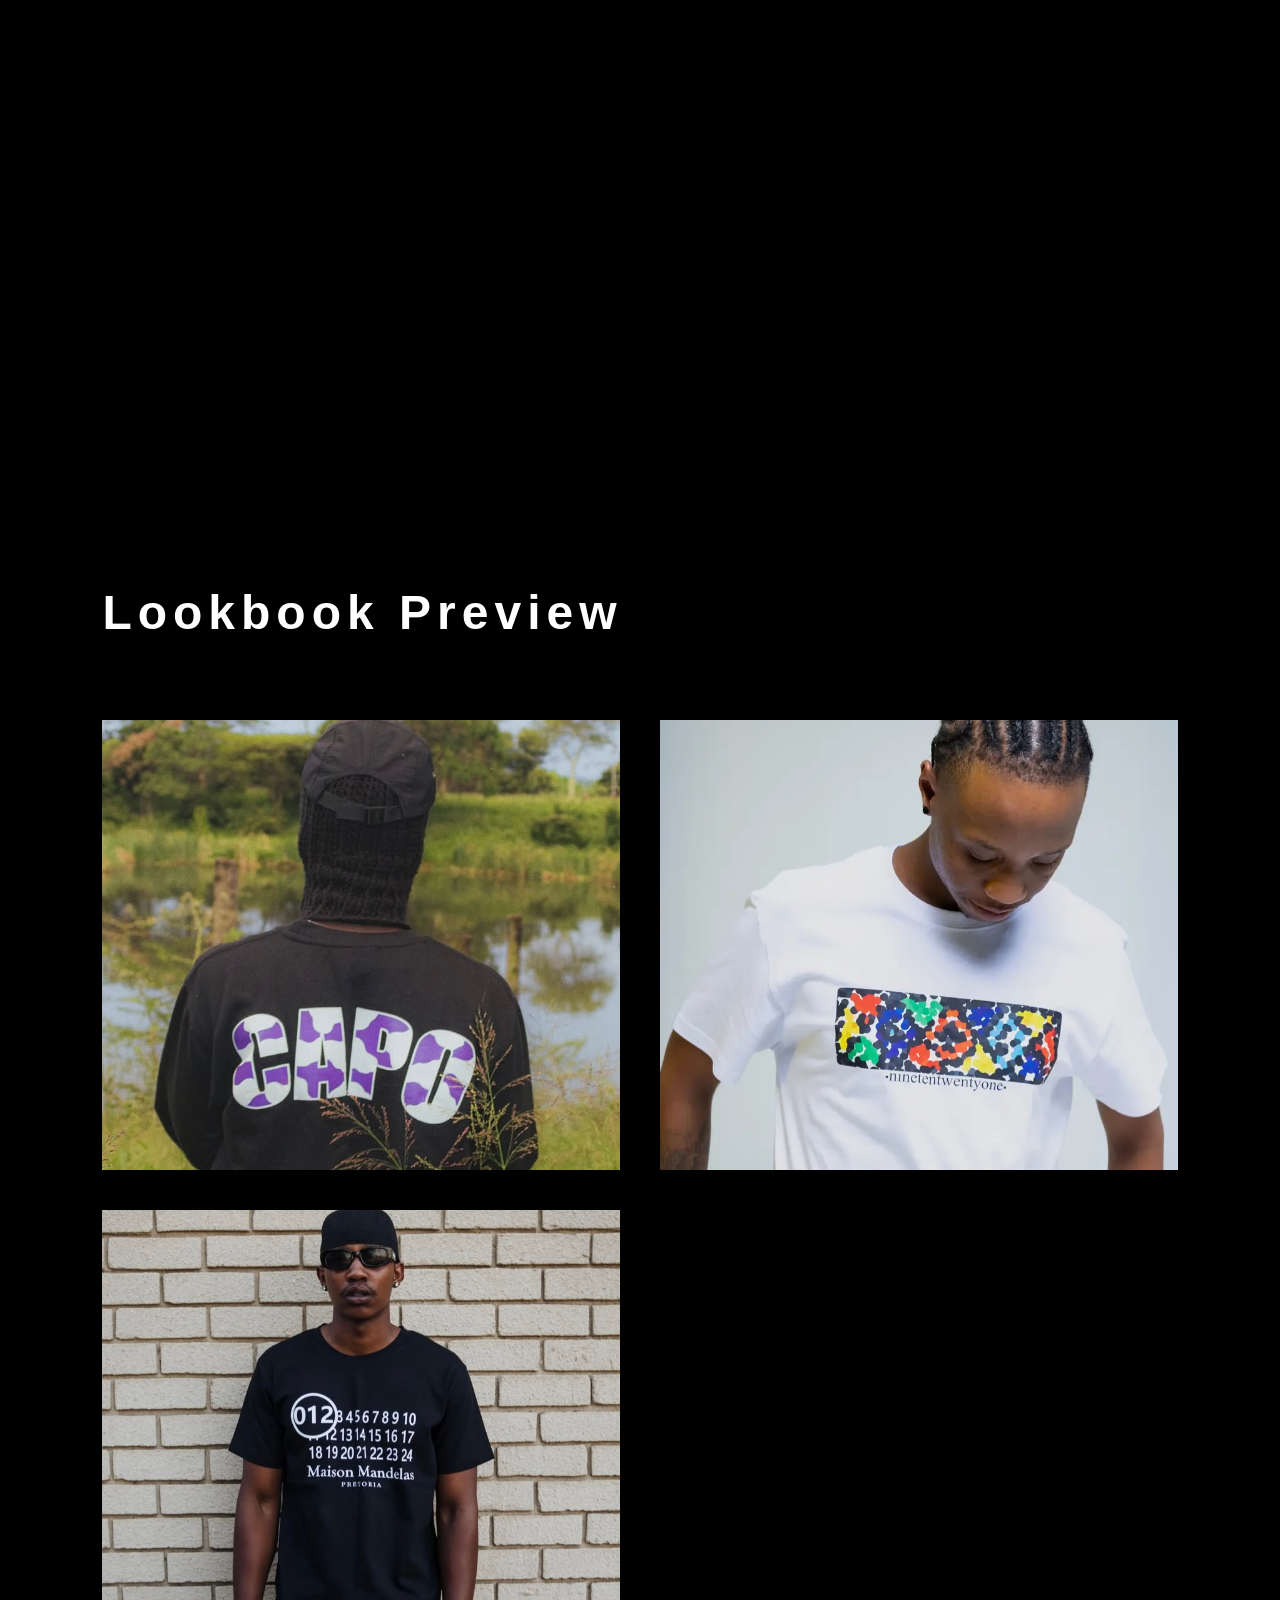
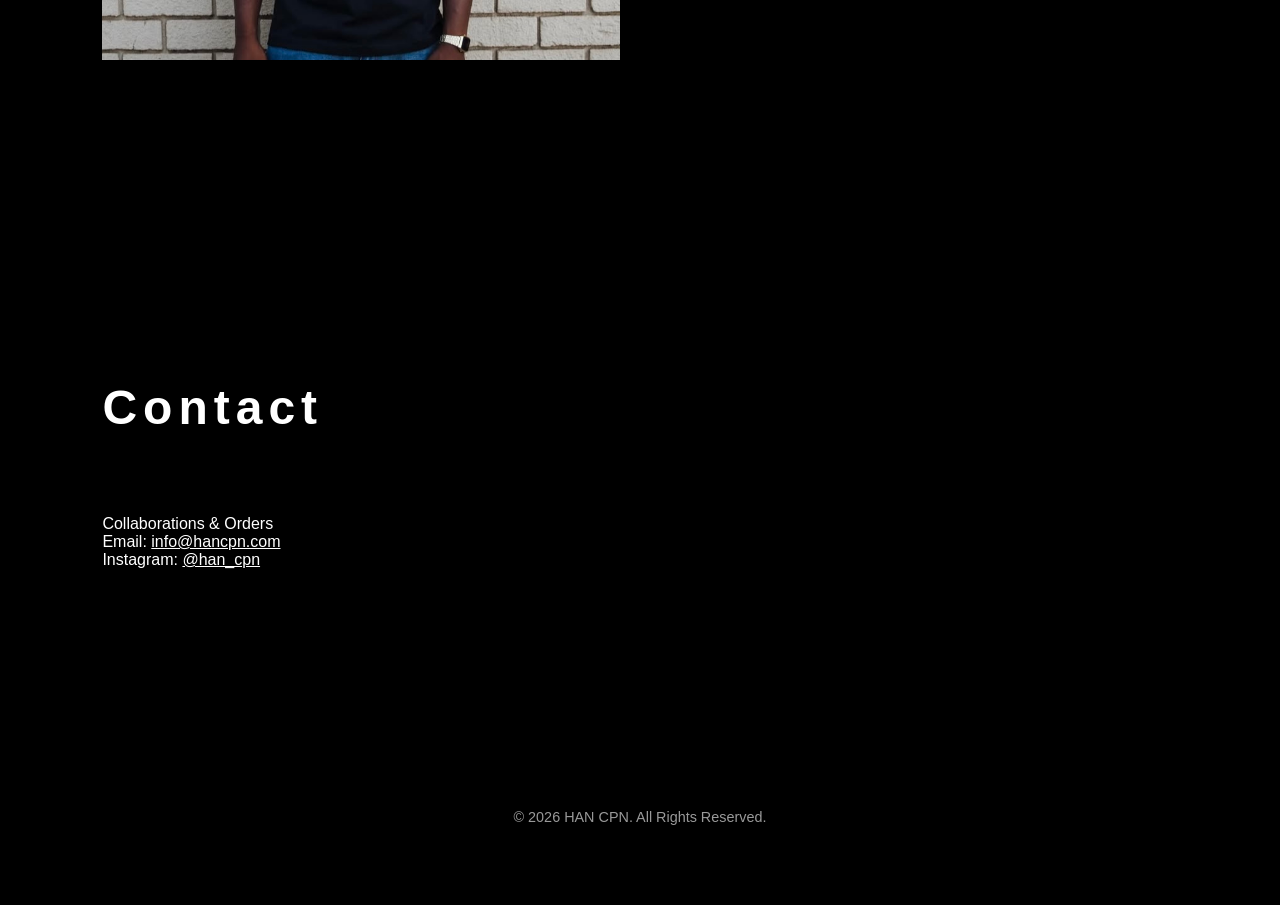
==== commit 769b64f5: "Update index.html" ====
--- a/index.html
+++ b/index.html
@@ -2,480 +2,112 @@
 <html lang="en">
 <head>
     <meta charset="UTF-8">
+    <title>HAN CPN | The House</title>
     <meta name="viewport" content="width=device-width, initial-scale=1.0">
-    <title>Brand Collections</title>
-    <style>
-        /* ===============================
-           RESET
-        =================================*/
-        * {
-            margin: 0;
-            padding: 0;
-            box-sizing: border-box;
-            font-family: 'Helvetica Neue', Arial, sans-serif;
-        }
-        html {
-            scroll-behavior: smooth;
-        }
-        body {
-            background: #000;
-            color: #fff;
-            overflow-x: hidden;
-        }
-
-        /* ===============================
-           HEADER
-        =================================*/
-        header {
-            position: fixed;
-            width: 100%;
-            padding: 25px 8%;
-            display: flex;
-            justify-content: space-between;
-            align-items: center;
-            transition: 0.4s ease;
-            z-index: 1000;
-        }
-        header.scrolled {
-            background: rgba(0,0,0,0.95);
-            backdrop-filter: blur(8px);
-        }
-        .logo {
-            font-size: 1.8rem;
-            font-weight: 900;
-            letter-spacing: 6px;
-            cursor: pointer;
-        }
-        .logo:hover {
-            color: #9b5cff;
-        }
-        nav a {
-            color: white;
-            text-decoration: none;
-            margin-left: 40px;
-            font-size: 0.8rem;
-            letter-spacing: 3px;
-            transition: 0.3s;
-            cursor: pointer;
-        }
-        nav a:hover {
-            color: #9b5cff;
-        }
-
-        /* ===============================
-           HERO (CINEMATIC)
-        =================================*/
-        .hero {
-            height: 100vh;
-            background: url("images/hero.jpg") center/cover no-repeat;
-            position: relative;
-            display: flex;
-            justify-content: center;
-            align-items: center;
-            text-align: center;
-        }
-        .hero::after {
-            content: "";
-            position: absolute;
-            inset: 0;
-            background: rgba(0,0,0,0.7);
-        }
-        .hero-content {
-            position: relative;
-            z-index: 2;
-            animation: fadeUp 1.5s ease forwards;
-            opacity: 0;
-        }
-        .hero h1 {
-            font-size: 6rem;
-            letter-spacing: 10px;
-            font-weight: 900;
-            text-shadow: 0 0 20px rgba(155, 92, 255, 0.5);
-        }
-        .hero p {
-            margin-top: 20px;
-            letter-spacing: 4px;
-            opacity: 0.8;
-        }
-
-        /* ===============================
-           SECTIONS
-        =================================*/
-        .section {
-            padding: 160px 8%;
-        }
-        .section h2 {
-            font-size: 3rem;
-            letter-spacing: 6px;
-            margin-bottom: 80px;
-        }
-
-        /* ===============================
-           BRAND GRID
-        =================================*/
-        .brand-grid {
-            display: grid;
-            grid-template-columns: repeat(auto-fit, minmax(280px, 1fr));
-            gap: 25px;
-            margin-top: 40px;
-        }
-        .brand {
-            position: relative;
-            height: 350px;
-            padding: 30px;
-            display: flex;
-            flex-direction: column;
-            justify-content: flex-end;
-            color: white;
-            border-radius: 15px;
-            overflow: hidden;
-            transition: transform 0.4s ease, box-shadow 0.4s ease;
-            background-size: cover;
-            background-position: center;
-            background-repeat: no-repeat;
-            cursor: pointer;
-        }
-        /* Background overlay */
-        .brand::before {
-            content: "";
-            position: absolute;
-            inset: 0;
-            background: rgba(0, 0, 0, 0.65);
-            z-index: 1;
-            transition: background 0.4s ease;
-        }
-        /* Text above overlay */
-        .brand h3,
-        .brand p {
-            position: relative;
-            z-index: 2;
-        }
-        /* Hover effect */
-        .brand:hover {
-            transform: scale(1.05);
-            box-shadow: 0 10px 40px rgba(155, 92, 255, 0.3);
-        }
-        .brand:hover::before {
-            background: rgba(0, 0, 0, 0.45);
-        }
-        /* Background Images */
-        .brand1 {
-            background-image: url("images/han.jpg");
-        }
-        .brand2 {
-            background-image: url("images/091021.jpg");
-        }
-        .brand3 {
-            background-image: url("images/mandelas.jpg");
-        }
-
-        /* ===============================
-           GALLERY
-        =================================*/
-        .gallery {
-            display: grid;
-            grid-template-columns: repeat(auto-fit, minmax(350px, 1fr));
-            gap: 40px;
-        }
-        .img-box {
-            height: 450px;
-            overflow: hidden;
-            position: relative;
-        }
-        .img-box img {
-            width: 100%;
-            height: 100%;
-            object-fit: cover;
-            transition: 0.7s ease;
-        }
-        .img-box:hover img {
-            transform: scale(1.15);
-        }
-
-        /* ===============================
-           COLLECTION PAGE
-        =================================*/
-        .collection-page {
-            display: none;
-        }
-        .collection-page.active {
-            display: block;
-        }
-        .collection-header {
-            height: 60vh;
-            background-size: cover;
-            background-position: center;
-            position: relative;
-            display: flex;
-            align-items: flex-end;
-            padding: 60px 8%;
-            margin-bottom: 80px;
-        }
-        .collection-header::before {
-            content: "";
-            position: absolute;
-            inset: 0;
-            background: rgba(0, 0, 0, 0.5);
-            z-index: 1;
-        }
-        .collection-header h1 {
-            position: relative;
-            z-index: 2;
-            font-size: 4rem;
-            letter-spacing: 8px;
-            margin-bottom: 20px;
-        }
-        .collection-grid {
-            padding: 0 8%;
-            display: grid;
-            grid-template-columns: repeat(auto-fit, minmax(300px, 1fr));
-            gap: 30px;
-            margin-bottom: 160px;
-        }
-        .collection-item {
-            aspect-ratio: 3/4;
-            overflow: hidden;
-            border-radius: 10px;
-        }
-        .collection-item img {
-            width: 100%;
-            height: 100%;
-            object-fit: cover;
-            transition: transform 0.5s ease;
-        }
-        .collection-item:hover img {
-            transform: scale(1.1);
-        }
-        .back-button {
-            padding: 80px 8% 40px;
-            z-index: 10;
-        }
-        .back-button a {
-            display: inline-block;
-            padding: 12px 30px;
-            border: 2px solid #9b5cff;
-            color: #9b5cff;
-            text-decoration: none;
-            letter-spacing: 3px;
-            transition: 0.3s ease;
-            cursor: pointer;
-            font-size: 0.9rem;
-        }
-        .back-button a:hover {
-            background: #9b5cff;
-            color: #000;
-        }
-
-        /* ===============================
-           FOOTER
-        =================================*/
-        footer {
-            padding: 80px 8%;
-            text-align: center;
-            background: #000;
-            font-size: 0.9rem;
-            opacity: 0.6;
-        }
-
-        /* ===============================
-           ANIMATIONS
-        =================================*/
-        @keyframes fadeUp {
-            from {
-                transform: translateY(40px);
-                opacity: 0;
-            }
-            to {
-                transform: translateY(0);
-                opacity: 1;
-            }
-        }
-    </style>
+<link href="https://fonts.googleapis.com/css2?family=Playfair+Display:wght@500;700&family=Montserrat:wght@300;400;600&display=swap" rel="stylesheet">
+    <link rel="stylesheet" href="style.css">
 </head>
 <body>
-    <!-- HEADER -->
-    <header id="header">
-        <div class="logo" onclick="goHome()">BRAND</div>
-        <nav>
-            <a onclick="goHome()">HOME</a>
-            <a onclick="goHome()">COLLECTIONS</a>
-            <a href="#footer">CONTACT</a>
-        </nav>
-    </header>
 
-    <!-- HOME PAGE -->
-    <div id="home-page" class="home-page active">
-        <!-- HERO -->
-        <section class="hero">
-            <div class="hero-content">
-                <h1>COLLECTIONS</h1>
-                <p>EXPLORE OUR CURATED BRANDS</p>
-            </div>
-        </section>
+<header>
+    <div class="logo" onclick="scrollToSection('house')" style="cursor: pointer;">HAN CPN</div>
 
-        <!-- BRANDS SECTION -->
-        <section class="section">
-            <h2>FEATURED BRANDS</h2>
-            <div class="brand-grid">
-                <div class="brand brand1" onclick="openCollection('han')">
-                    <h3>HAN</h3>
-                    <p>Click to explore</p>
-                </div>
-                <div class="brand brand2" onclick="openCollection('091021')">
-                    <h3>091021</h3>
-                    <p>Click to explore</p>
-                </div>
-                <div class="brand brand3" onclick="openCollection('mandelas')">
-                    <h3>MANDELAS</h3>
-                    <p>Click to explore</p>
-                </div>
-            </div>
-        </section>
+    <nav id="nav-menu">
+        <a href="#house" onclick="openBrand('hancpn'); return false;">The House</a>
+        <a href="#creative">Creative</a>
+        <a href="#lookbook">Lookbook</a>
+        <a href="#contact">Contact</a>
+    </nav>
+</header>
 
-        <!-- FOOTER -->
-        <footer id="footer">
-            <p>&copy; 2024 Brand Collections. All rights reserved.</p>
-        </footer>
+<section class="hero">
+    <div class="hero-content">
+        <h1>HOUSE OF HAN</h1>
+        <p>FASHION. IDENTITY. CULTURE.</p>
+    </div>
+</section>
+
+<section id="house" class="section reveal">
+    <h2>The House</h2>
+
+    <div class="brand-grid">
+
+        <div class="brand brand1" onclick="openBrand('hancpn')" style="cursor: pointer;">
+            <h3>HAN CPN</h3>
+            <p>Core identity. Street-rooted. Culture-driven.</p>
+        </div>
+
+        <div class="brand brand2" onclick="openBrand('091021')" style="cursor: pointer;">
+            <h3>091021</h3>
+            <p>Elevated streetwear exploring form and presence.</p>
+        </div>
+
+        <div class="brand brand3" onclick="openBrand('mandelas')" style="cursor: pointer;">
+            <h3>Maison Mandelas</h3>
+            <p>Refined silhouettes. Heritage influence. Pretoria rooted.</p>
+        </div>
+
+    </div>
+</section>
+
+<section id="creative" class="section reveal creative">
+
+</section>
+
+<section id="lookbook" class="section reveal">
+
+    <h2>Lookbook Preview</h2>
+
+    <div class="gallery">
+
+        <div class="img-box" onclick="openBrand('hancpn')" style="cursor: pointer;">
+            <img src="images/look1.jpg" alt="CAPO Collection">
+        </div>
+
+        <div class="img-box" onclick="openBrand('091021')" style="cursor: pointer;">
+            <img src="images/look13.jpg" alt="091021 Collection">
+        </div>
+
+        <div class="img-box" onclick="openBrand('mandelas')" style="cursor: pointer;">
+            <img src="images/look7.jpg" alt="Maison Mandelas">
+        </div>
+
     </div>
 
-    <!-- COLLECTION PAGES -->
-    
-    <!-- HAN COLLECTION -->
-    <div id="han-collection" class="collection-page">
-        <div class="back-button">
-            <a onclick="goHome()">← BACK TO HOME</a>
-        </div>
-        <div class="collection-header" style="background-image: url('images/han.jpg')">
-            <h1>HAN COLLECTION</h1>
-        </div>
-        <div class="collection-grid">
-            <div class="collection-item">
-                <img src="images/han.jpg" alt="HAN 1">
-            </div>
-            <div class="collection-item">
-                <img src="images/han.jpg" alt="HAN 2">
-            </div>
-            <div class="collection-item">
-                <img src="images/han.jpg" alt="HAN 3">
-            </div>
-            <div class="collection-item">
-                <img src="images/han.jpg" alt="HAN 4">
-            </div>
-            <div class="collection-item">
-                <img src="images/han.jpg" alt="HAN 5">
-            </div>
-            <div class="collection-item">
-                <img src="images/han.jpg" alt="HAN 6">
-            </div>
-        </div>
-        <footer id="footer">
-            <p>&copy; 2024 Brand Collections. All rights reserved.</p>
-        </footer>
-    </div>
+</section>
 
-    <!-- 091021 COLLECTION -->
-    <div id="091021-collection" class="collection-page">
-        <div class="back-button">
-            <a onclick="goHome()">← BACK TO HOME</a>
-        </div>
-        <div class="collection-header" style="background-image: url('images/091021.jpg')">
-            <h1>091021 COLLECTION</h1>
-        </div>
-        <div class="collection-grid">
-            <div class="collection-item">
-                <img src="images/091021.jpg" alt="091021 1">
-            </div>
-            <div class="collection-item">
-                <img src="images/091021.jpg" alt="091021 2">
-            </div>
-            <div class="collection-item">
-                <img src="images/091021.jpg" alt="091021 3">
-            </div>
-            <div class="collection-item">
-                <img src="images/091021.jpg" alt="091021 4">
-            </div>
-            <div class="collection-item">
-                <img src="images/091021.jpg" alt="091021 5">
-            </div>
-            <div class="collection-item">
-                <img src="images/091021.jpg" alt="091021 6">
-            </div>
-        </div>
-        <footer id="footer">
-            <p>&copy; 2024 Brand Collections. All rights reserved.</p>
-        </footer>
-    </div>
+<section id="contact" class="section dark">
 
-    <!-- MANDELAS COLLECTION -->
-    <div id="mandelas-collection" class="collection-page">
-        <div class="back-button">
-            <a onclick="goHome()">← BACK TO HOME</a>
-        </div>
-        <div class="collection-header" style="background-image: url('images/mandelas.jpg')">
-            <h1>MANDELAS COLLECTION</h1>
-        </div>
-        <div class="collection-grid">
-            <div class="collection-item">
-                <img src="images/mandelas.jpg" alt="MANDELAS 1">
-            </div>
-            <div class="collection-item">
-                <img src="images/mandelas.jpg" alt="MANDELAS 2">
-            </div>
-            <div class="collection-item">
-                <img src="images/mandelas.jpg" alt="MANDELAS 3">
-            </div>
-            <div class="collection-item">
-                <img src="images/mandelas.jpg" alt="MANDELAS 4">
-            </div>
-            <div class="collection-item">
-                <img src="images/mandelas.jpg" alt="MANDELAS 5">
-            </div>
-            <div class="collection-item">
-                <img src="images/mandelas.jpg" alt="MANDELAS 6">
-            </div>
-        </div>
-        <footer id="footer">
-            <p>&copy; 2024 Brand Collections. All rights reserved.</p>
-        </footer>
-    </div>
+    <h2>Contact</h2>
 
-    <script>
-        // Header scroll effect
-        window.addEventListener('scroll', function() {
-            const header = document.getElementById('header');
-            if (window.scrollY > 50) {
-                header.classList.add('scrolled');
-            } else {
-                header.classList.remove('scrolled');
-            }
-        });
+    <p>Collaborations & Orders</p>
 
-        function openCollection(collectionName) {
-            // Hide all pages
-            document.querySelectorAll('.home-page, .collection-page').forEach(page => {
-                page.classList.remove('active');
-            });
-            
-            // Show the selected collection
-            const collectionId = collectionName + '-collection';
-            document.getElementById(collectionId).classList.add('active');
-            
-            // Scroll to top
-            window.scrollTo(0, 0);
+    <p>Email: <a href="mailto:info@hancpn.com" style="color: inherit; text-decoration: underline; cursor: pointer;">info@hancpn.com</a></p>
+
+    <p>Instagram: <a href="https://instagram.com/han_cpn" target="_blank" style="color: inherit; text-decoration: underline; cursor: pointer;">@han_cpn</a></p>
+
+</section>
+
+<footer>
+    <p>© 2026 HAN CPN. All Rights Reserved.</p>
+</footer>
+
+<script src="script.js"></script>
+
+<script>
+    function openBrand(brandName) {
+        console.log('Opening brand: ' + brandName);
+        // You can add page navigation logic here
+        // Example: window.location.href = brandName + '.html';
+    }
+
+    function scrollToSection(sectionId) {
+        const section = document.getElementById(sectionId);
+        if (section) {
+            section.scrollIntoView({ behavior: 'smooth' });
         }
+    }
+</script>
 
-        function goHome() {
-            // Hide all pages
-            document.querySelectorAll('.home-page, .collection-page').forEach(page => {
-                page.classList.remove('active');
-            });
-            
-            // Show home page
-            document.querySelector('.home-page').classList.add('active');
-            
-            // Scroll to top
-            window.scrollTo(0, 0);
-        }
-    </script>
 </body>
 </html>
--- a/style.css
+++ b/style.css
@@ -0,0 +1,193 @@
+/* ===============================
+   RESET
+=================================*/
+* {
+    margin: 0;
+    padding: 0;
+    box-sizing: border-box;
+    font-family: 'Helvetica Neue', Arial, sans-serif;
+}
+html {
+    scroll-behavior: smooth;
+}
+body {
+    background: #000;
+    color: #fff;
+    overflow-x: hidden;
+}
+/* ===============================
+   HEADER
+=================================*/
+header {
+    position: fixed;
+    width: 100%;
+    padding: 25px 8%;
+    display: flex;
+    justify-content: space-between;
+    align-items: center;
+    transition: 0.4s ease;
+    z-index: 1000;
+}
+header.scrolled {
+    background: rgba(0,0,0,0.95);
+    backdrop-filter: blur(8px);
+}
+.logo {
+    font-size: 1.8rem;
+    font-weight: 900;
+    letter-spacing: 6px;
+}
+nav a {
+    color: white;
+    text-decoration: none;
+    margin-left: 40px;
+    font-size: 0.8rem;
+    letter-spacing: 3px;
+    transition: 0.3s;
+}
+nav a:hover {
+    color: #9b5cff;
+}
+/* ===============================
+   HERO (CINEMATIC)
+=================================*/
+.hero {
+    height: 100vh;
+    background: url("images/hero.jpg") center/cover no-repeat;
+    position: relative;
+    display: flex;
+    justify-content: center;
+    align-items: center;
+    text-align: center;
+}
+.hero::after {
+    content: "";
+    position: absolute;
+    inset: 0;
+    background: rgba(0,0,0,0.7);
+}
+.hero-content {
+    position: relative;
+    z-index: 2;
+    animation: fadeUp 1.5s ease forwards;
+    opacity: 0;
+}
+.hero h1 {
+    font-size: 6rem;
+    letter-spacing: 10px;
+    font-weight: 900;
+    text-shadow: 0 0 20px rgba(155, 92, 255, 0.5);
+}
+.hero p {
+    margin-top: 20px;
+    letter-spacing: 4px;
+    opacity: 0.8;
+}
+/* ===============================
+   SECTIONS
+=================================*/
+.section {
+    padding: 160px 8%;
+}
+.section h2 {
+    font-size: 3rem;
+    letter-spacing: 6px;
+    margin-bottom: 80px;
+}
+/* ===============================
+   BRAND GRID
+=================================*/
+.brand-grid {
+    display: grid;
+    grid-template-columns: repeat(auto-fit, minmax(280px, 1fr));
+    gap: 25px;
+    margin-top: 40px;
+}
+.brand {
+    position: relative;
+    height: 350px;
+    padding: 30px;
+    display: flex;
+    flex-direction: column;
+    justify-content: flex-end;
+    color: white;
+    border-radius: 15px;
+    overflow: hidden;
+    transition: transform 0.4s ease;
+    background-size: cover;
+    background-position: center;
+    background-repeat: no-repeat;
+}
+/* Background overlay */
+.brand::before {
+    content: "";
+    position: absolute;
+    inset: 0;
+    background: rgba(0, 0, 0, 0.65);
+    z-index: 1;
+}
+/* Text above overlay */
+.brand h3,
+.brand p {
+    position: relative;
+    z-index: 2;
+}
+/* Hover effect */
+.brand:hover {
+    transform: scale(1.05);
+}
+/* Background Images */
+.brand1 {
+    background-image: url("images/han.jpg");
+}
+.brand2 {
+    background-image: url("images/091021.jpg");
+}
+.brand3 {
+    background-image: url("images/mandelas.jpg");
+}
+/* ===============================
+   GALLERY
+=================================*/
+.gallery {
+    display: grid;
+    grid-template-columns: repeat(auto-fit, minmax(350px, 1fr));
+    gap: 40px;
+}
+.img-box {
+    height: 450px;
+    overflow: hidden;
+    position: relative;
+}
+.img-box img {
+    width: 100%;
+    height: 100%;
+    object-fit: cover;
+    transition: 0.7s ease;
+}
+.img-box:hover img {
+    transform: scale(1.15);
+}
+/* ===============================
+   FOOTER
+=================================*/
+footer {
+    padding: 80px 8%;
+    text-align: center;
+    background: #000;
+    font-size: 0.9rem;
+    opacity: 0.6;
+}
+/* ===============================
+   ANIMATIONS
+=================================*/
+@keyframes fadeUp {
+    from {
+        transform: translateY(40px);
+        opacity: 0;
+    }
+    to {
+        transform: translateY(0);
+        opacity: 1;
+    }
+}
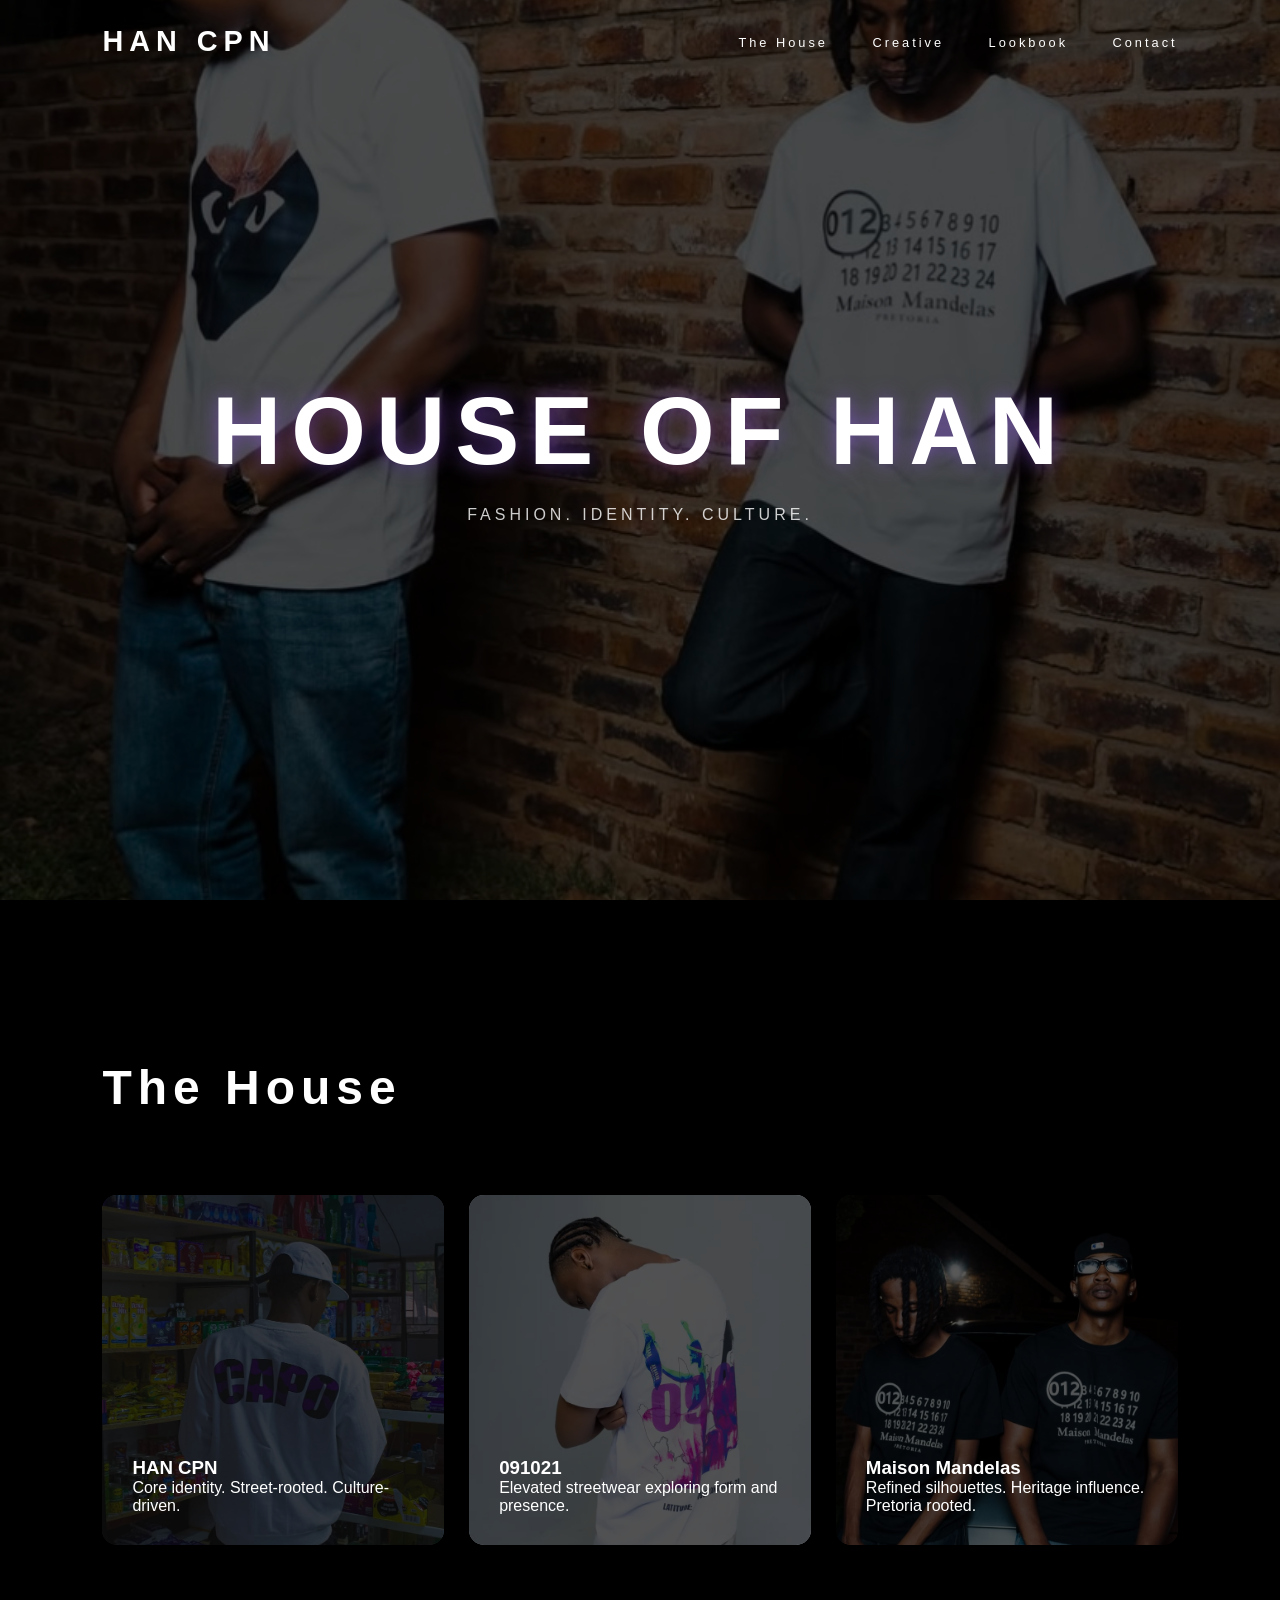
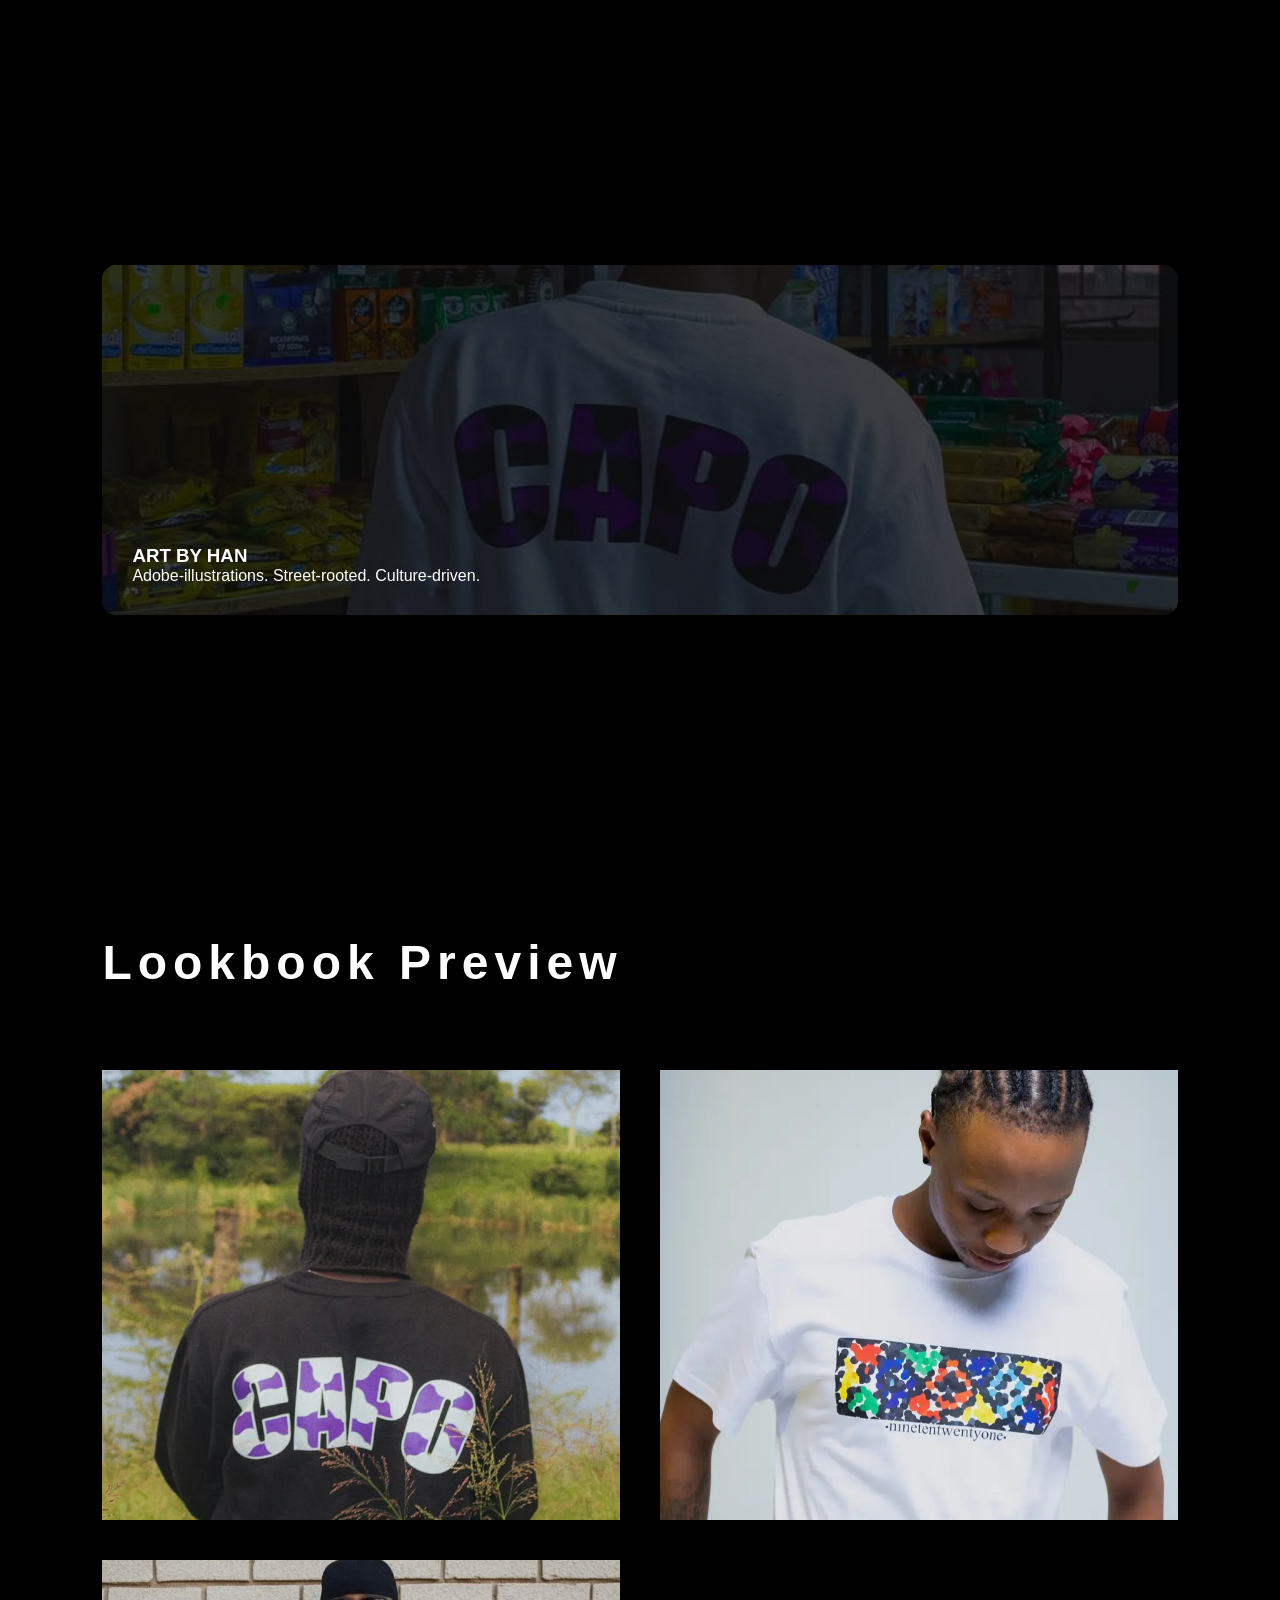
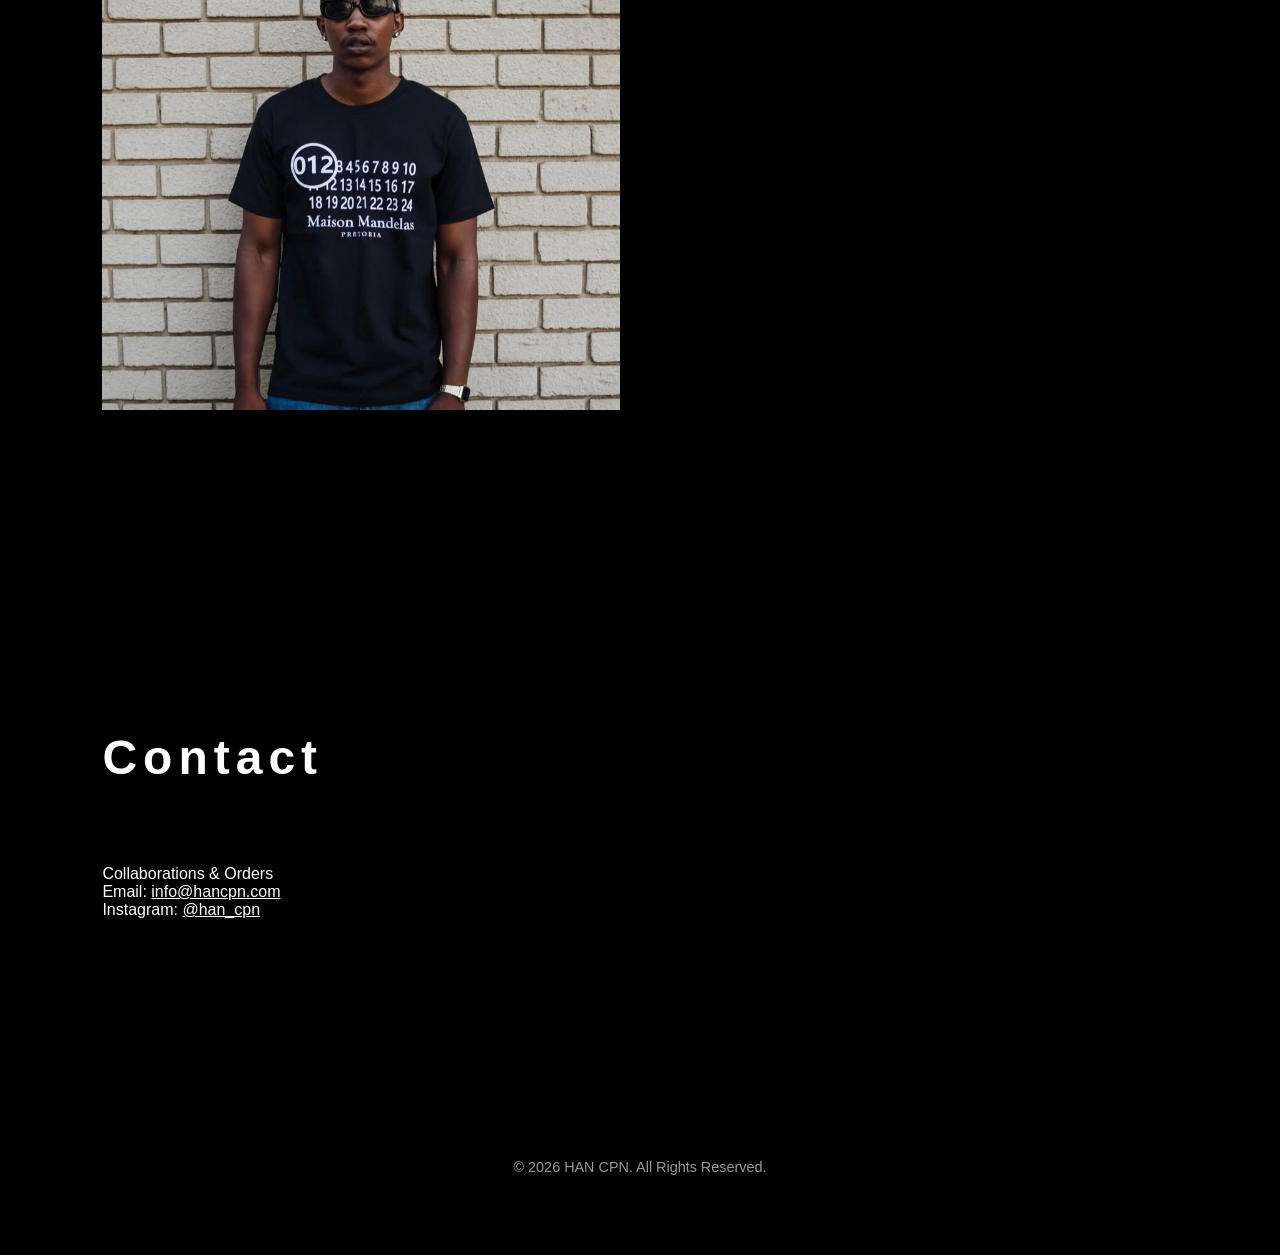
==== commit 15588fa7: "Add brand section to creative section Added brand section with title and description." ====
--- a/index.html
+++ b/index.html
@@ -13,7 +13,7 @@
     <div class="logo" onclick="scrollToSection('house')" style="cursor: pointer;">HAN CPN</div>
 
     <nav id="nav-menu">
-        <a href="#house" onclick="openBrand('hancpn'); return false;">The House</a>
+        <a href="#house" onclick="scrollToSection('house'); return false;">The House</a>
         <a href="#creative">Creative</a>
         <a href="#lookbook">Lookbook</a>
         <a href="#contact">Contact</a>
@@ -51,7 +51,10 @@
 </section>
 
 <section id="creative" class="section reveal creative">
-
+<div class="brand brand1" onclick="openBrand('creative.jpg')" style="cursor: pointer;">
+            <h3>ART BY HAN</h3>
+            <p>Adobe-illustrations. Street-rooted. Culture-driven.</p>
+        </div>
 </section>
 
 <section id="lookbook" class="section reveal">
@@ -96,9 +99,20 @@
 
 <script>
     function openBrand(brandName) {
-        console.log('Opening brand: ' + brandName);
-        // You can add page navigation logic here
-        // Example: window.location.href = brandName + '.html';
+        // Navigate to the appropriate collection page
+        switch(brandName) {
+            case 'hancpn':
+                window.location.href = 'hancpn.html';
+                break;
+            case '091021':
+                window.location.href = '091021.html';
+                break;
+            case 'mandelas':
+                window.location.href = 'mandelas.html';
+                break;
+            default:
+                console.log('Opening brand: ' + brandName);
+        }
     }
 
     function scrollToSection(sectionId) {
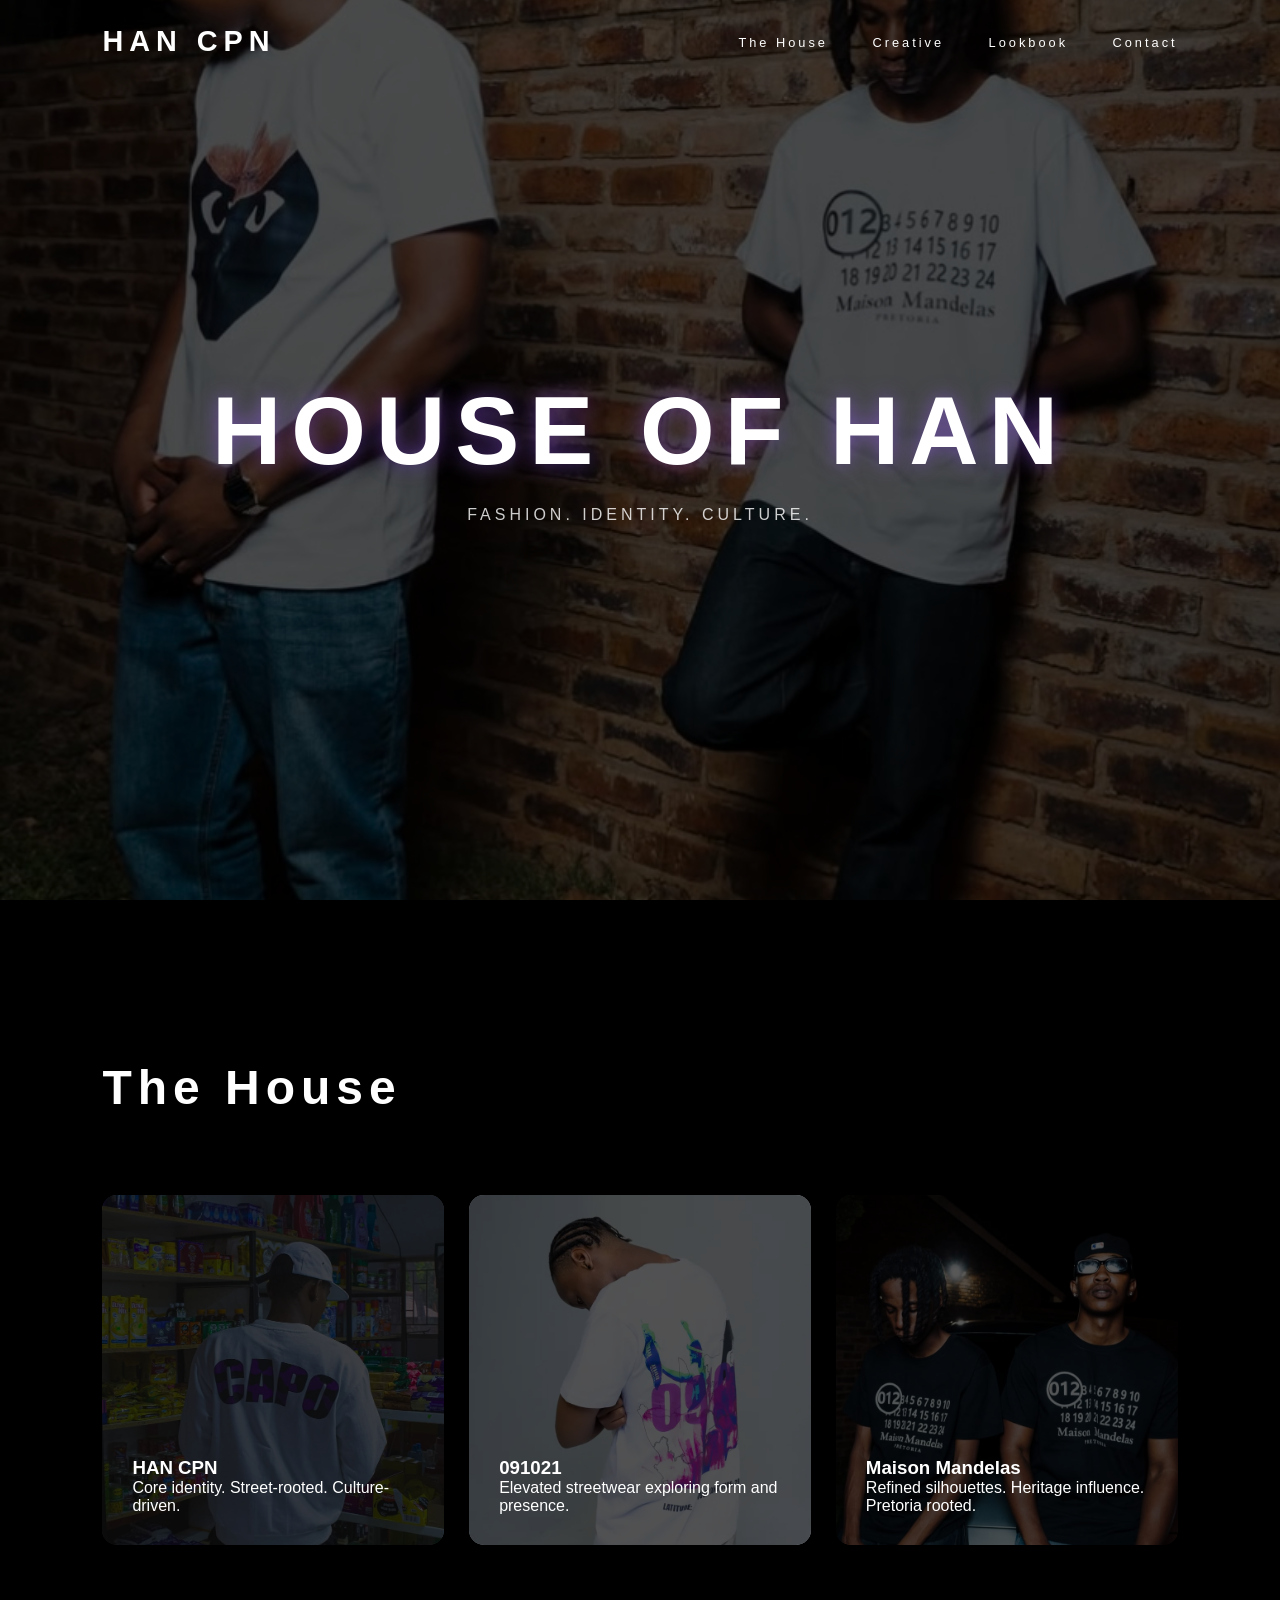
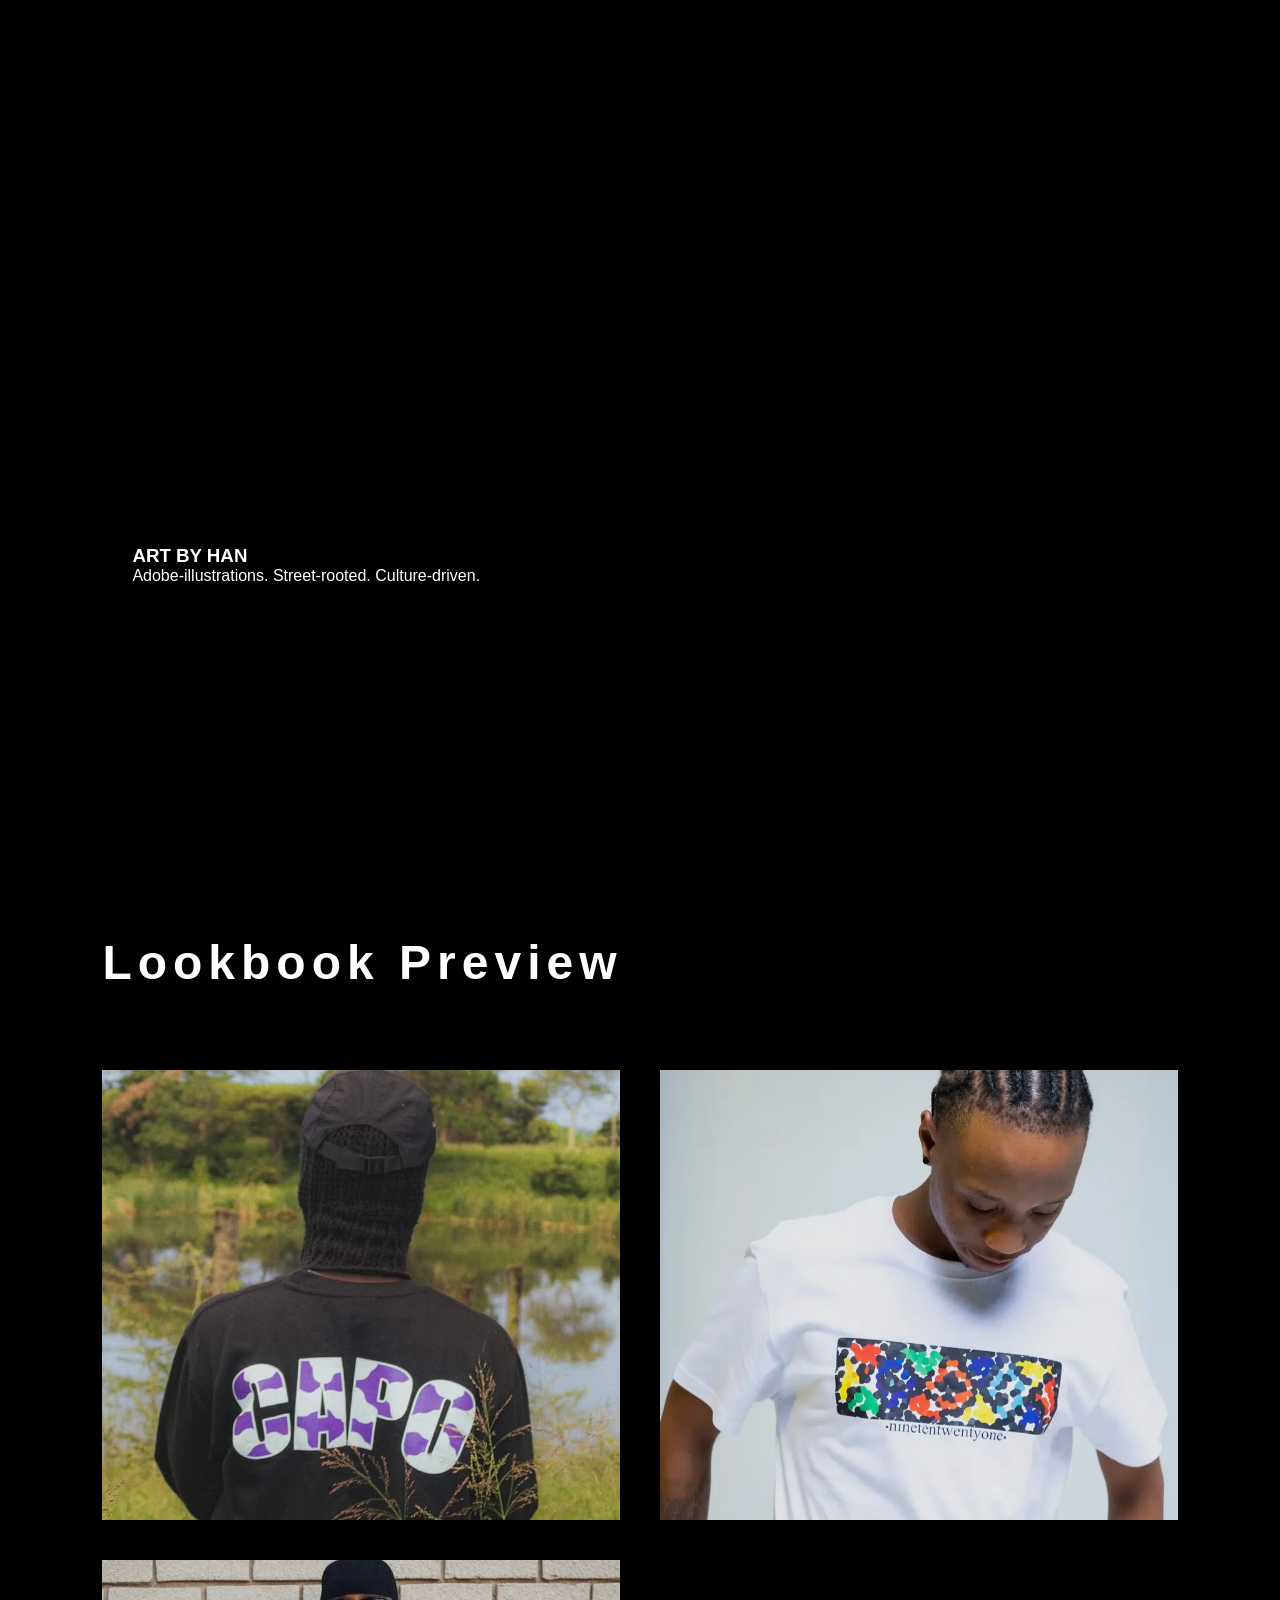
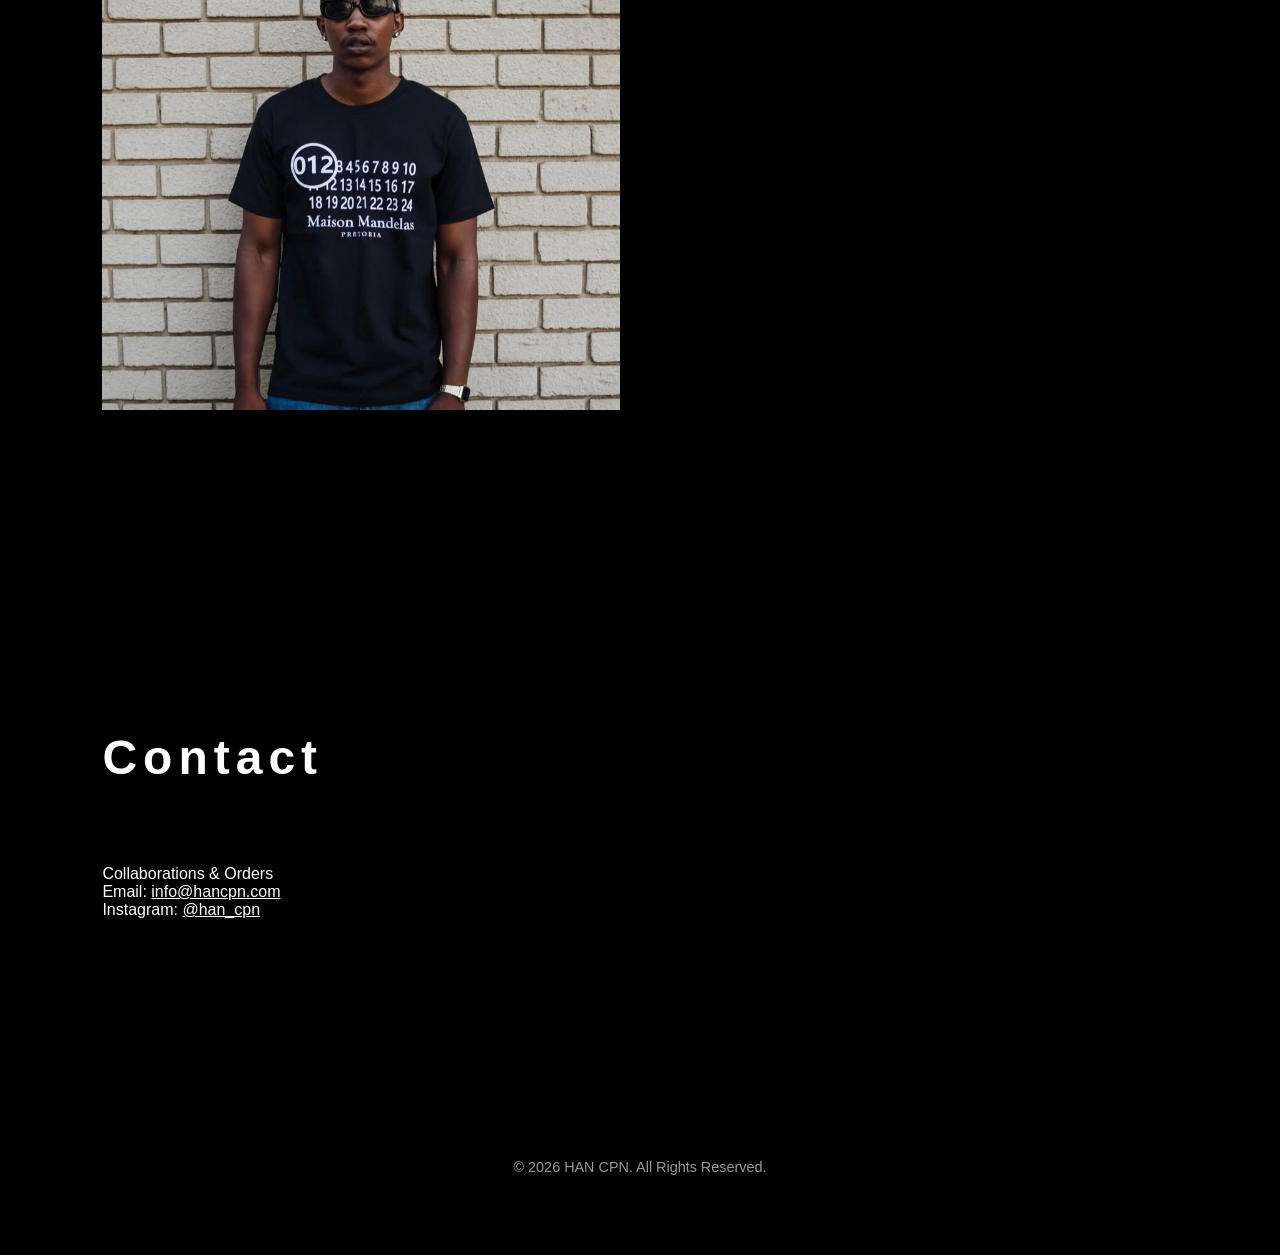
==== commit 2e6853e6: "Update brand div in creative section" ====
--- a/index.html
+++ b/index.html
@@ -51,7 +51,7 @@
 </section>
 
 <section id="creative" class="section reveal creative">
-<div class="brand brand1" onclick="openBrand('creative.jpg')" style="cursor: pointer;">
+<div class="brand brand4" onclick="openBrand('creative.jpg')" style="cursor: pointer;">
             <h3>ART BY HAN</h3>
             <p>Adobe-illustrations. Street-rooted. Culture-driven.</p>
         </div>
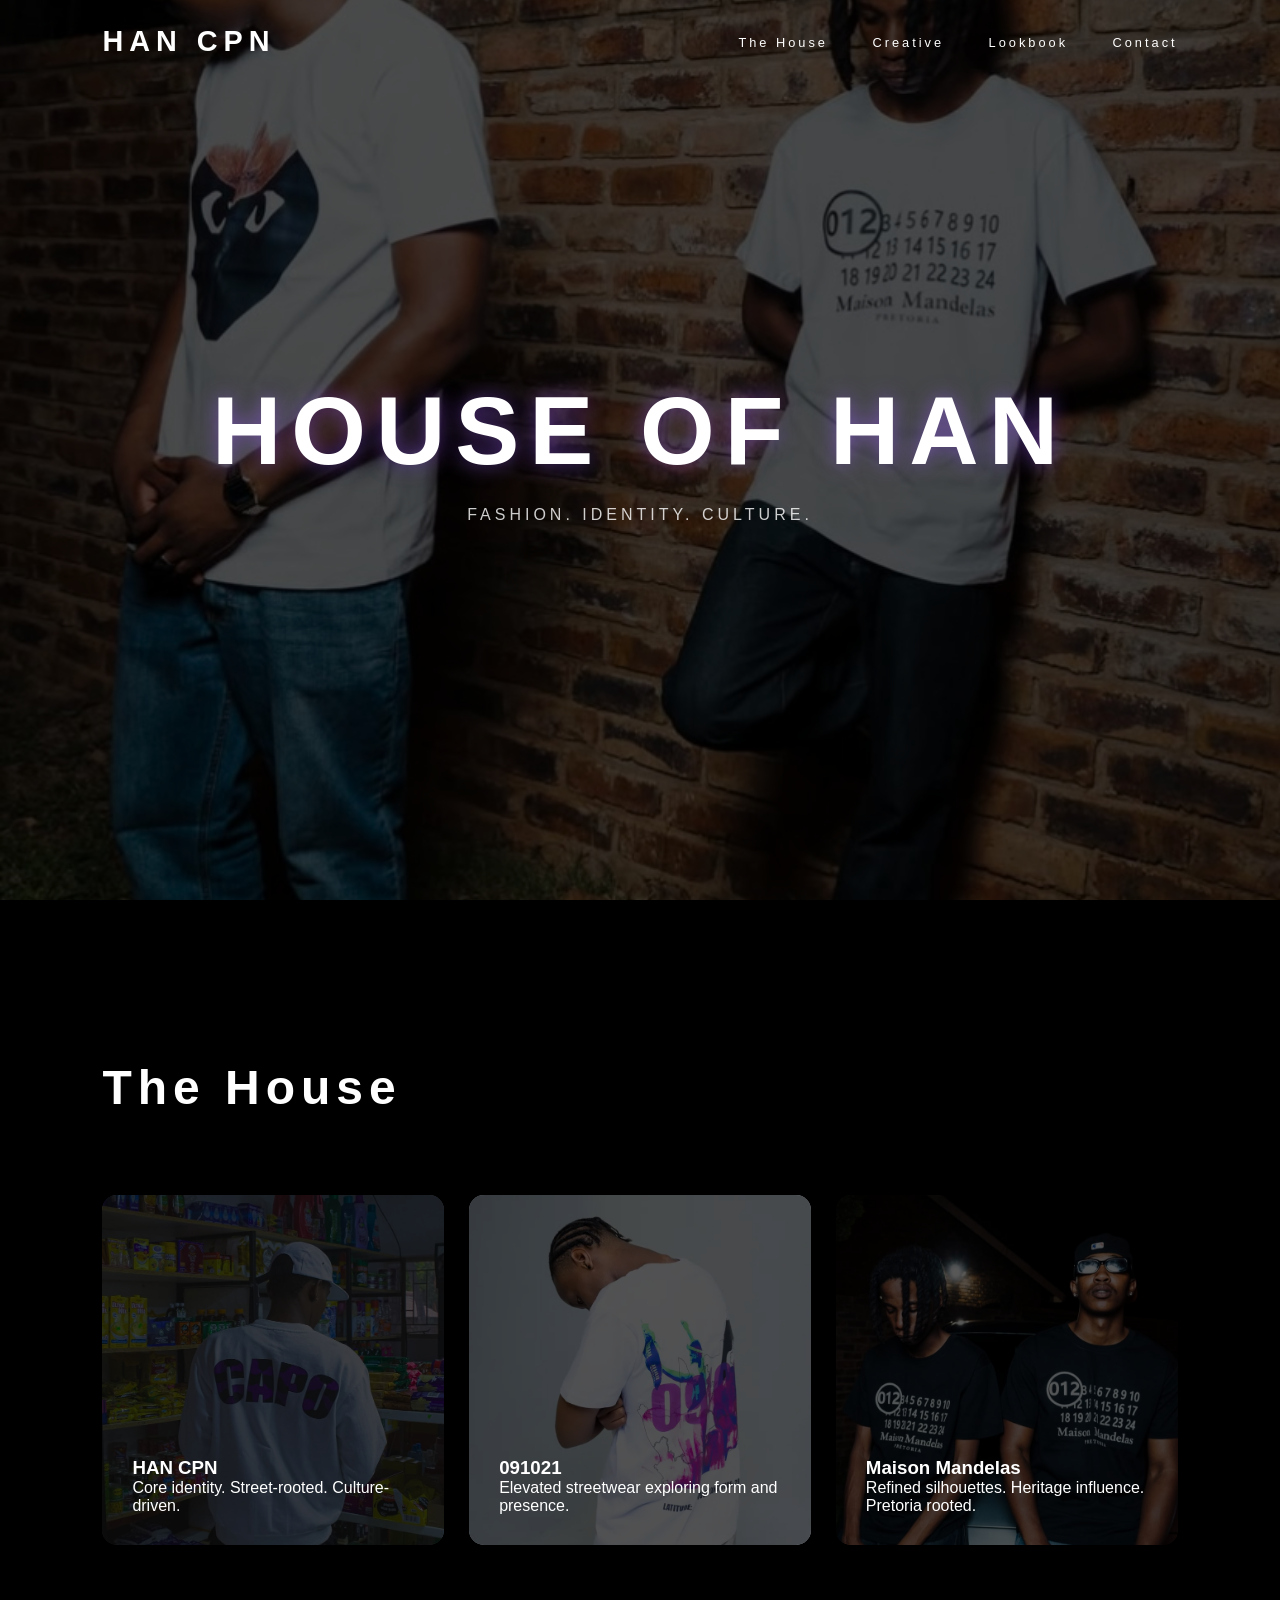
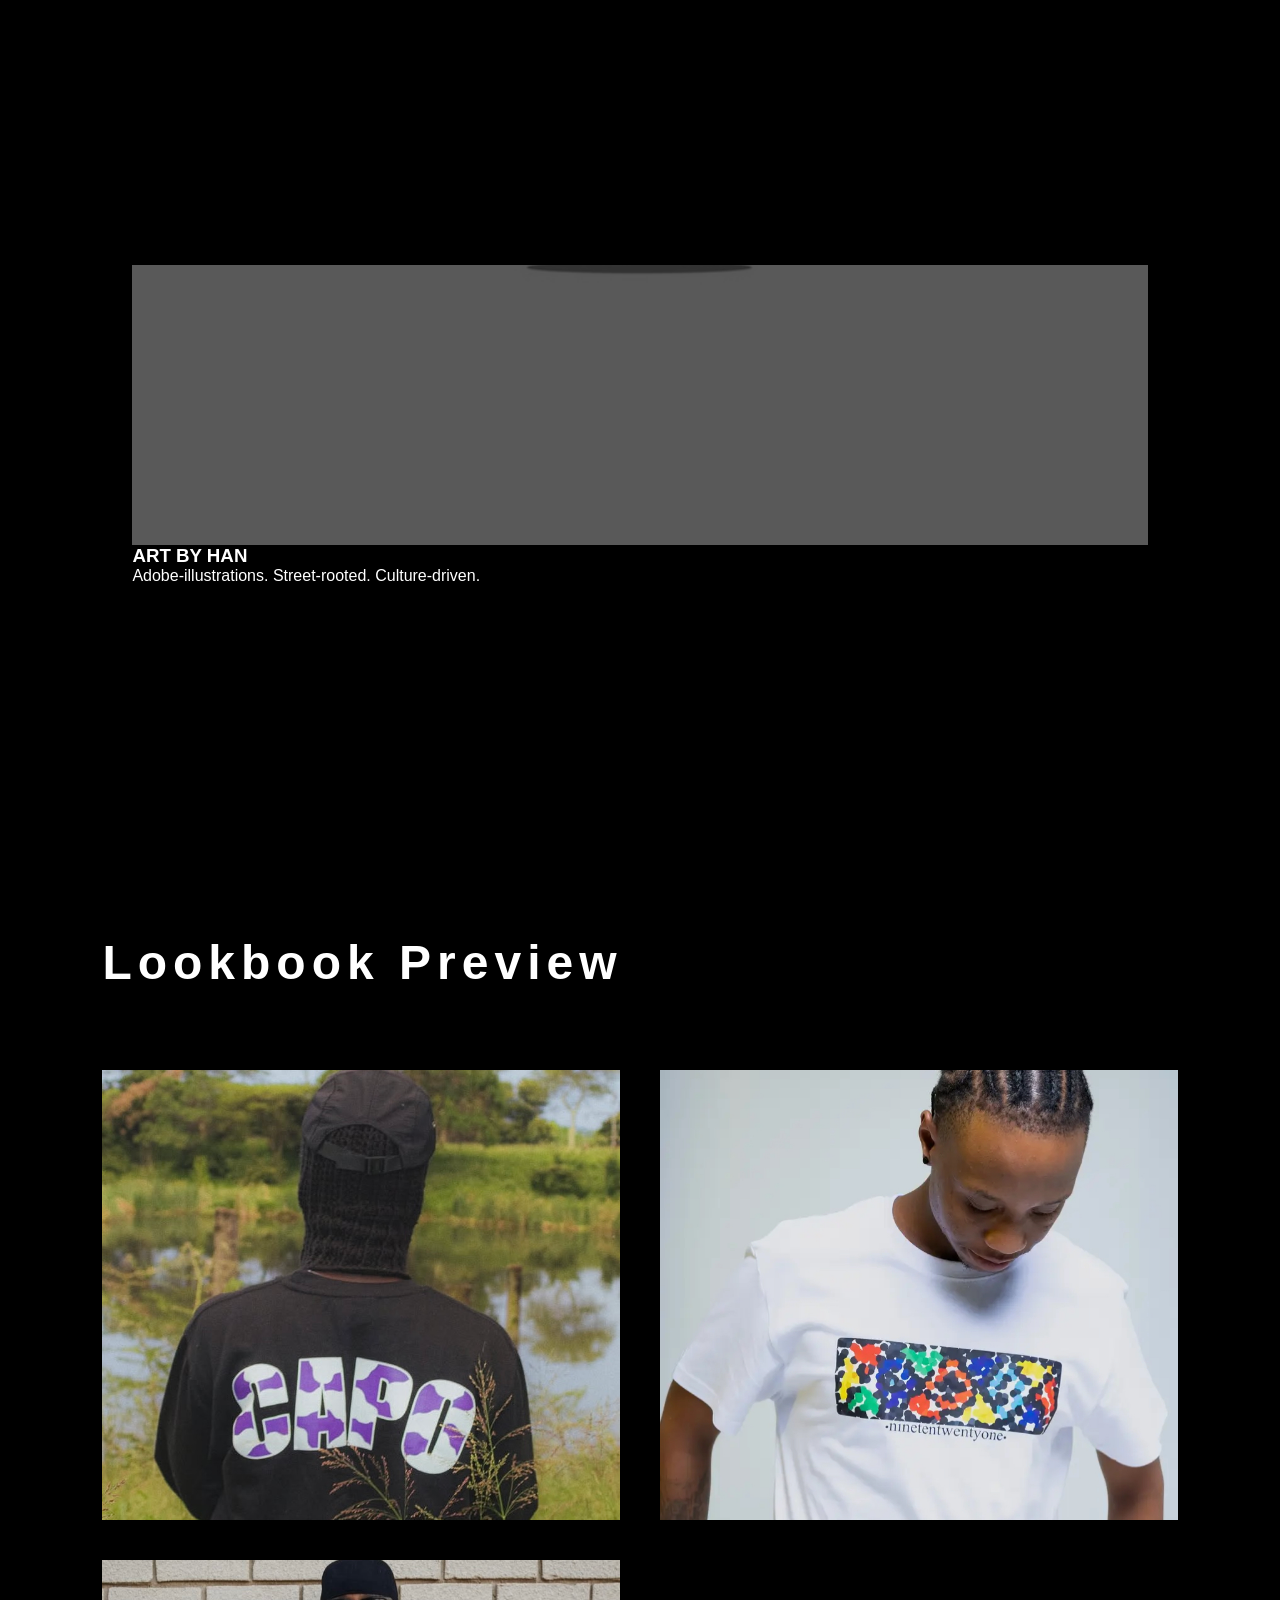
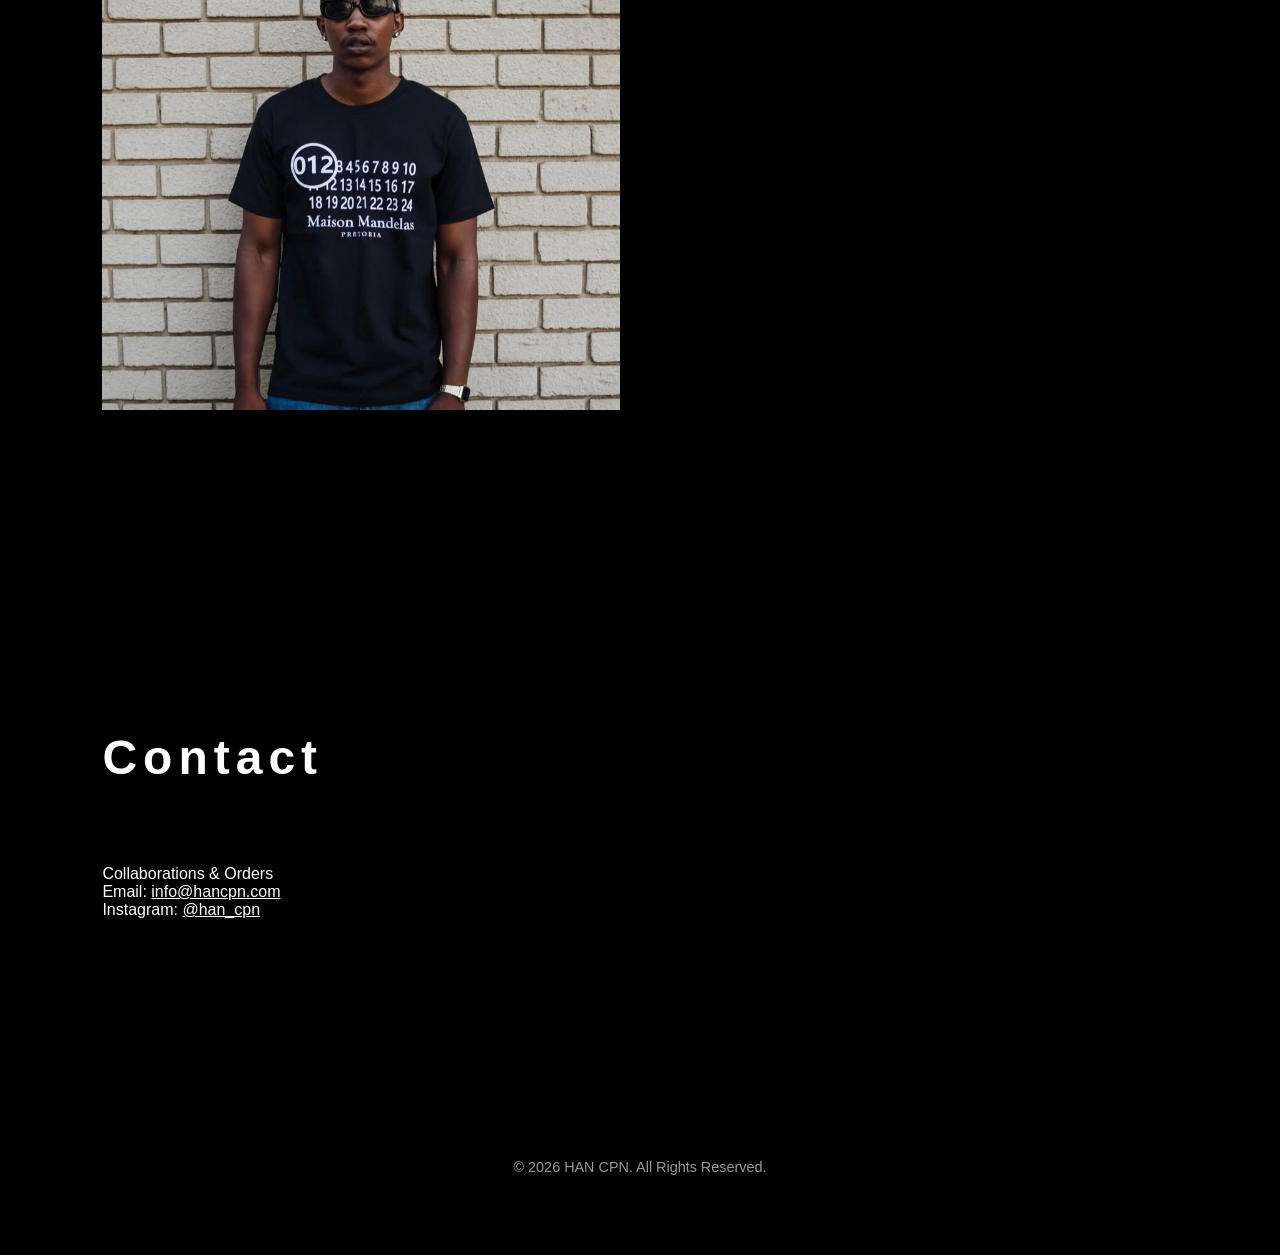
==== commit 15aa1676: "Update creative section with image and brand info" ====
--- a/index.html
+++ b/index.html
@@ -51,10 +51,11 @@
 </section>
 
 <section id="creative" class="section reveal creative">
-<div class="brand brand4" onclick="openBrand('creative.jpg')" style="cursor: pointer;">
-            <h3>ART BY HAN</h3>
-            <p>Adobe-illustrations. Street-rooted. Culture-driven.</p>
-        </div>
+    <div class="brand brand4" onclick="openBrand('artbyhan')" style="cursor: pointer;">
+        <img src="images/creative.jpg" alt="Art By Han">
+        <h3>ART BY HAN</h3>
+        <p>Adobe-illustrations. Street-rooted. Culture-driven.</p>
+    </div>
 </section>
 
 <section id="lookbook" class="section reveal">
--- a/style.css
+++ b/style.css
@@ -146,6 +146,9 @@
 .brand3 {
     background-image: url("images/mandelas.jpg");
 }
+brand4 {
+    background-image: url("images/creative.jpg");
+}
 /* ===============================
    GALLERY
 =================================*/
